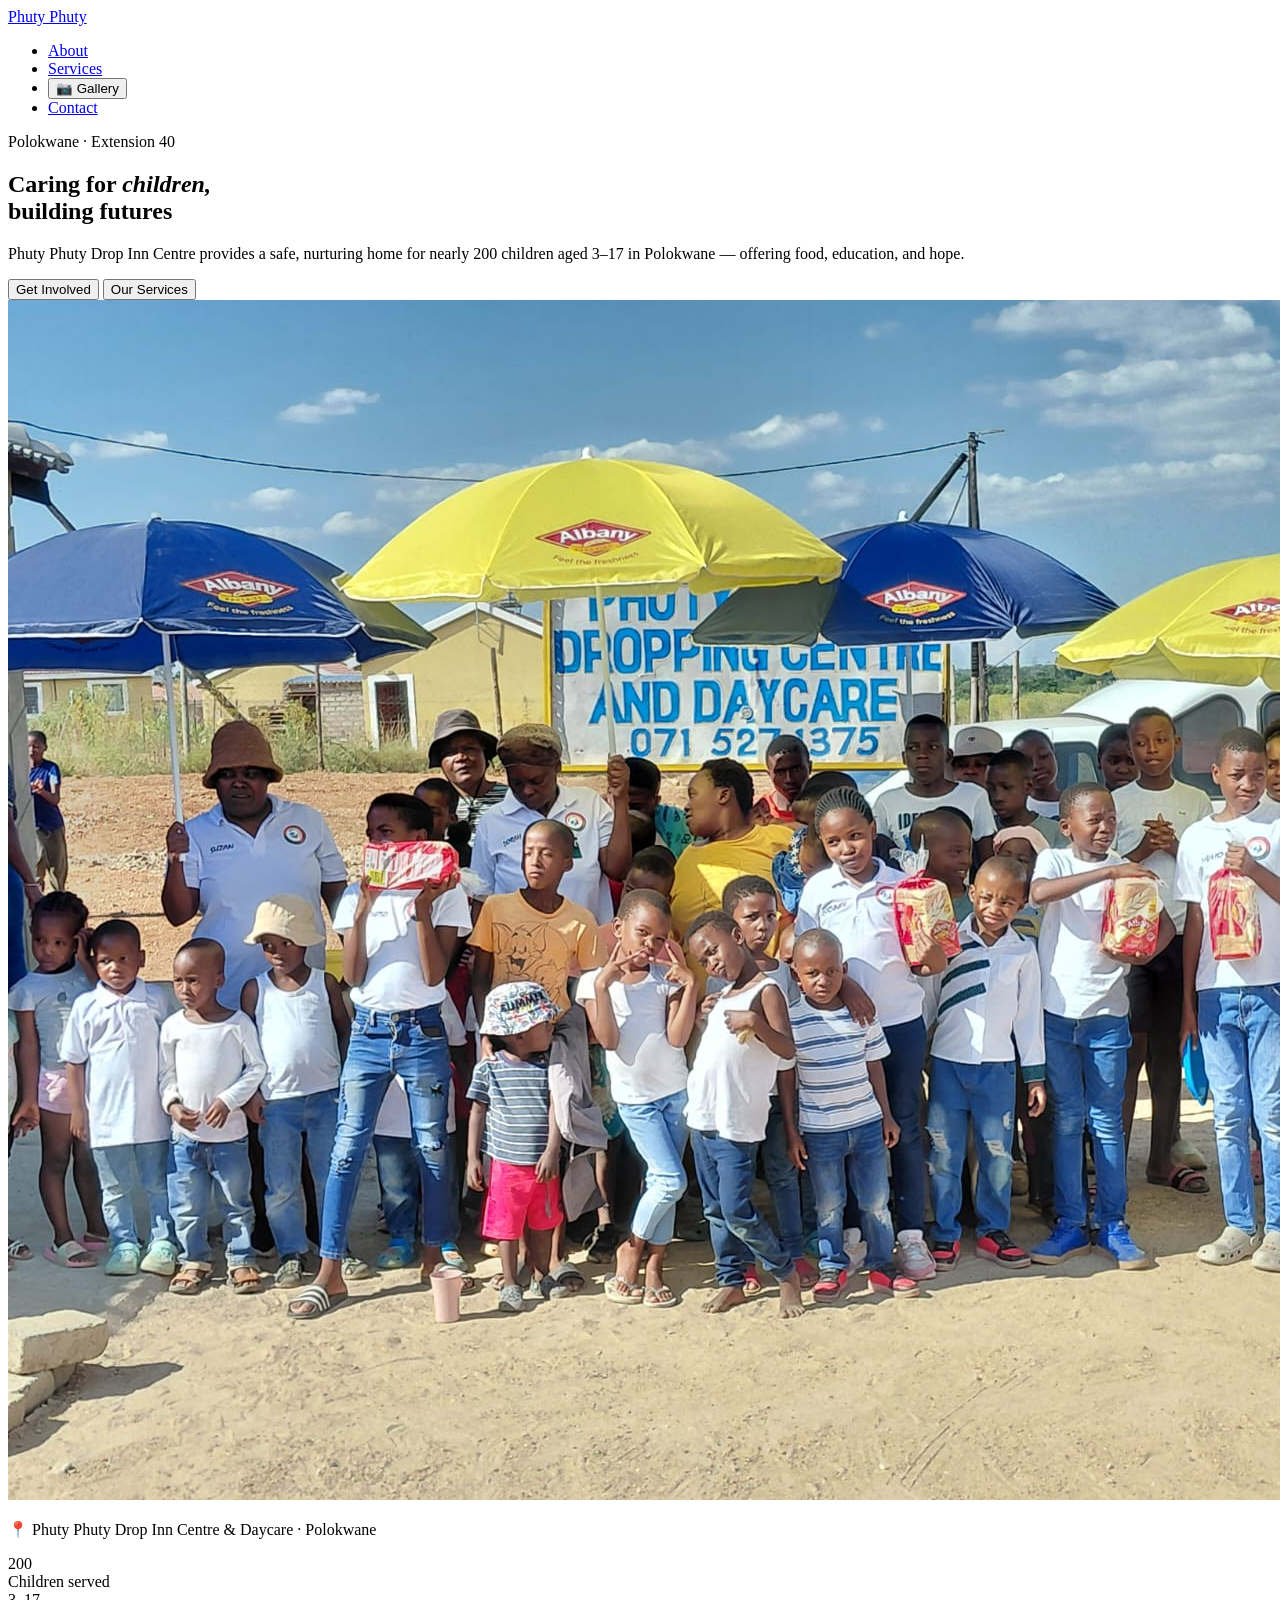
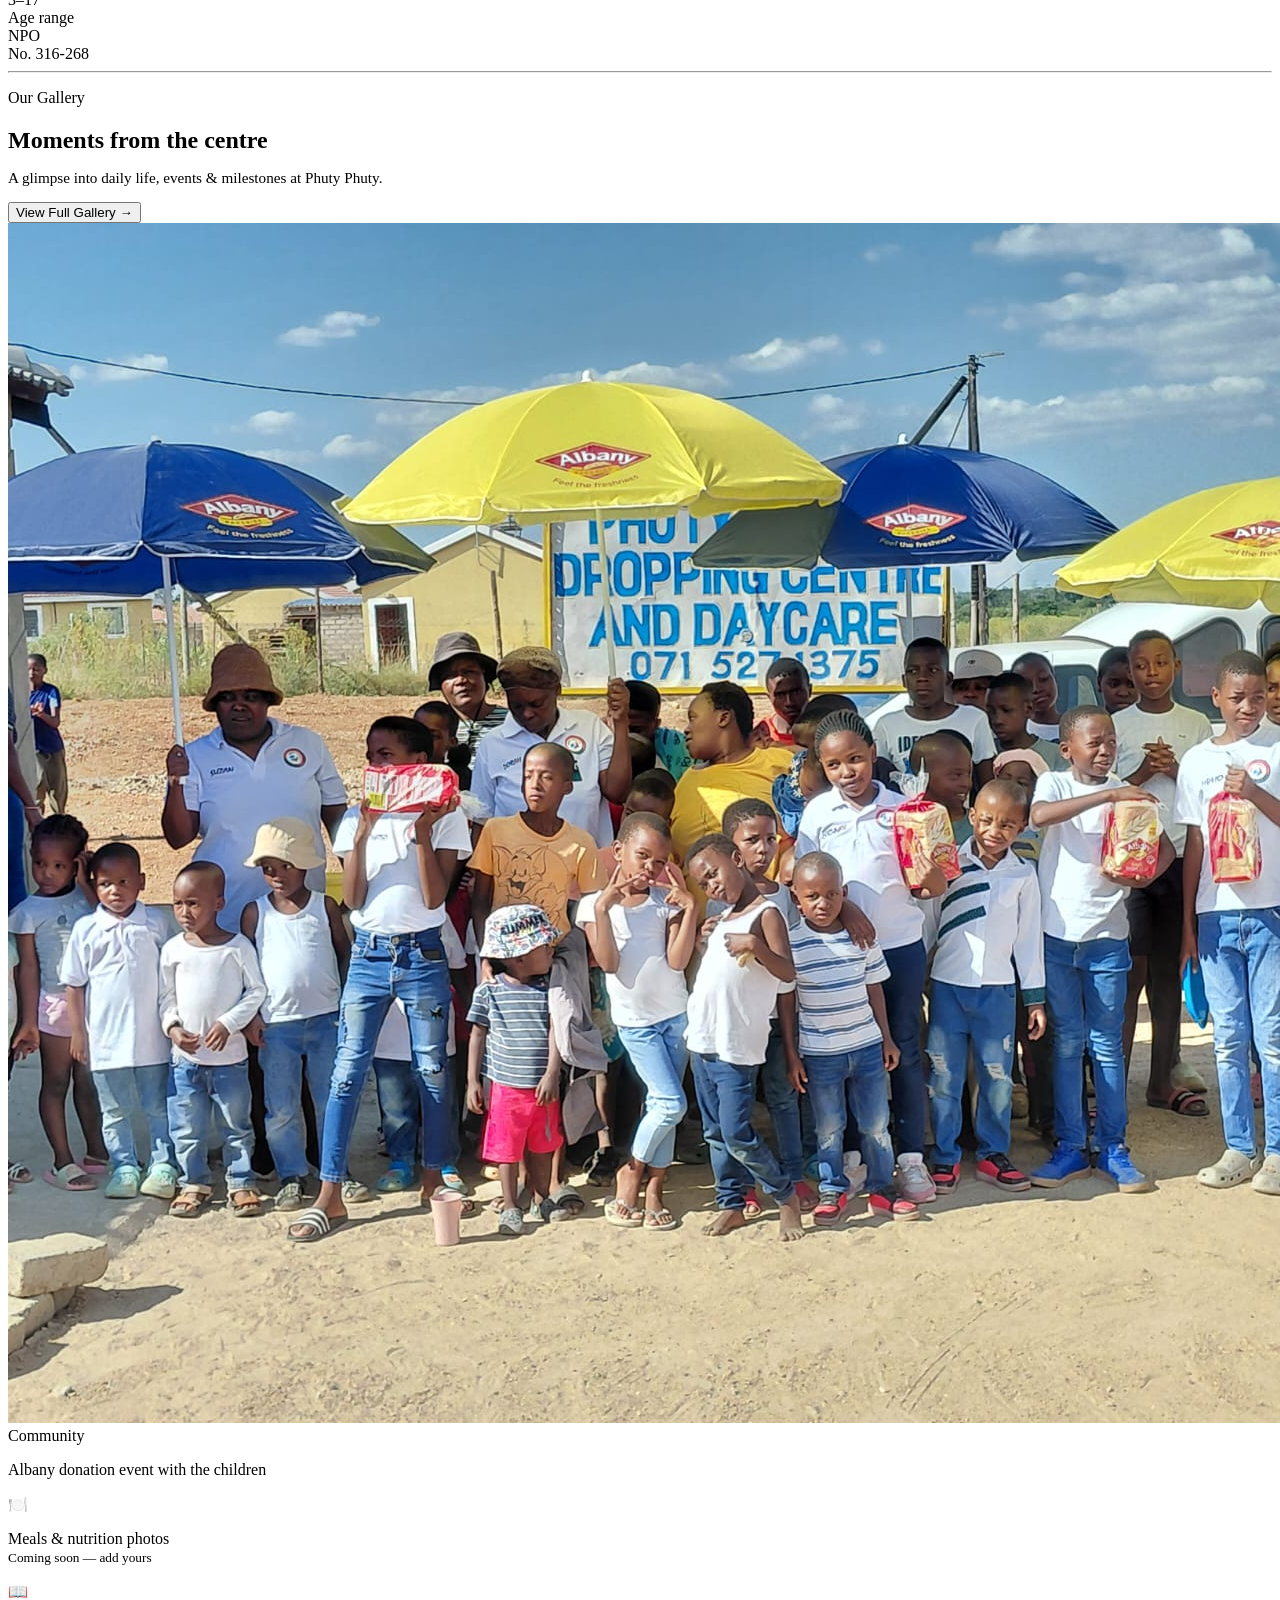
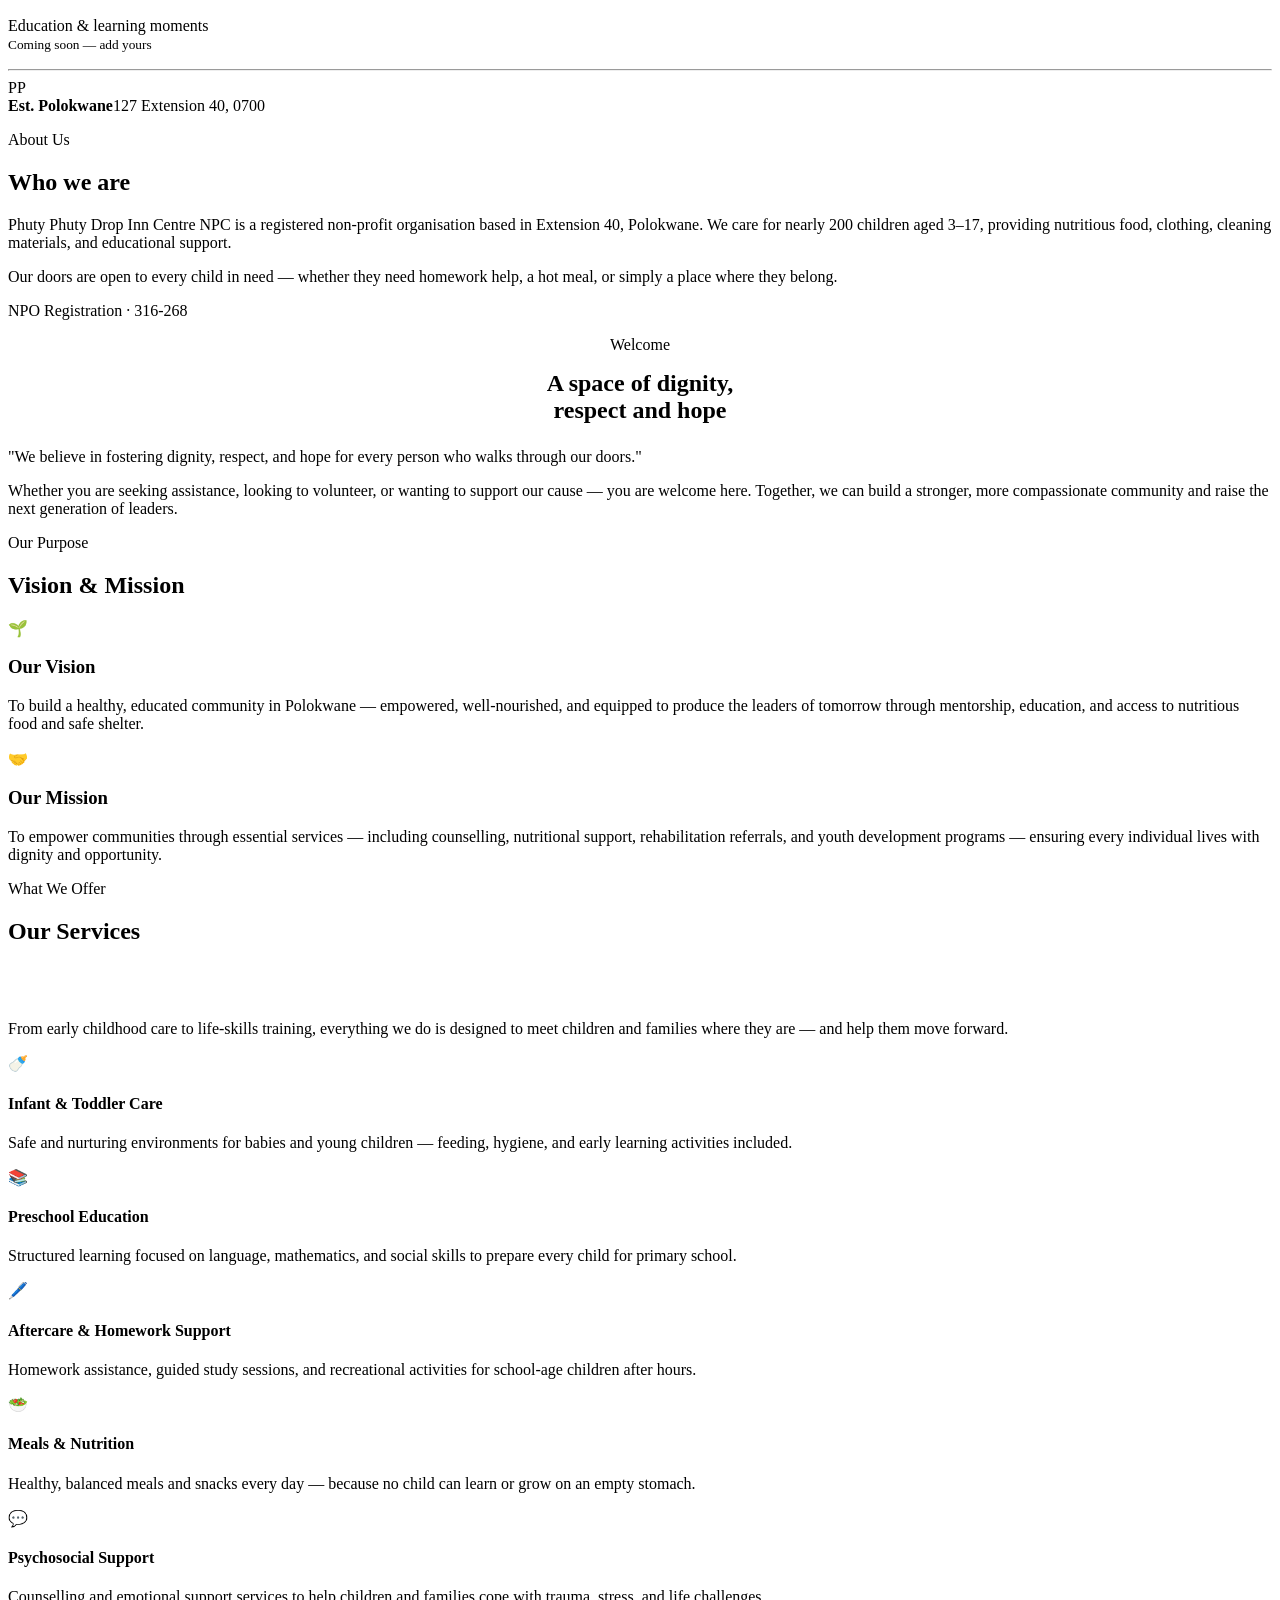
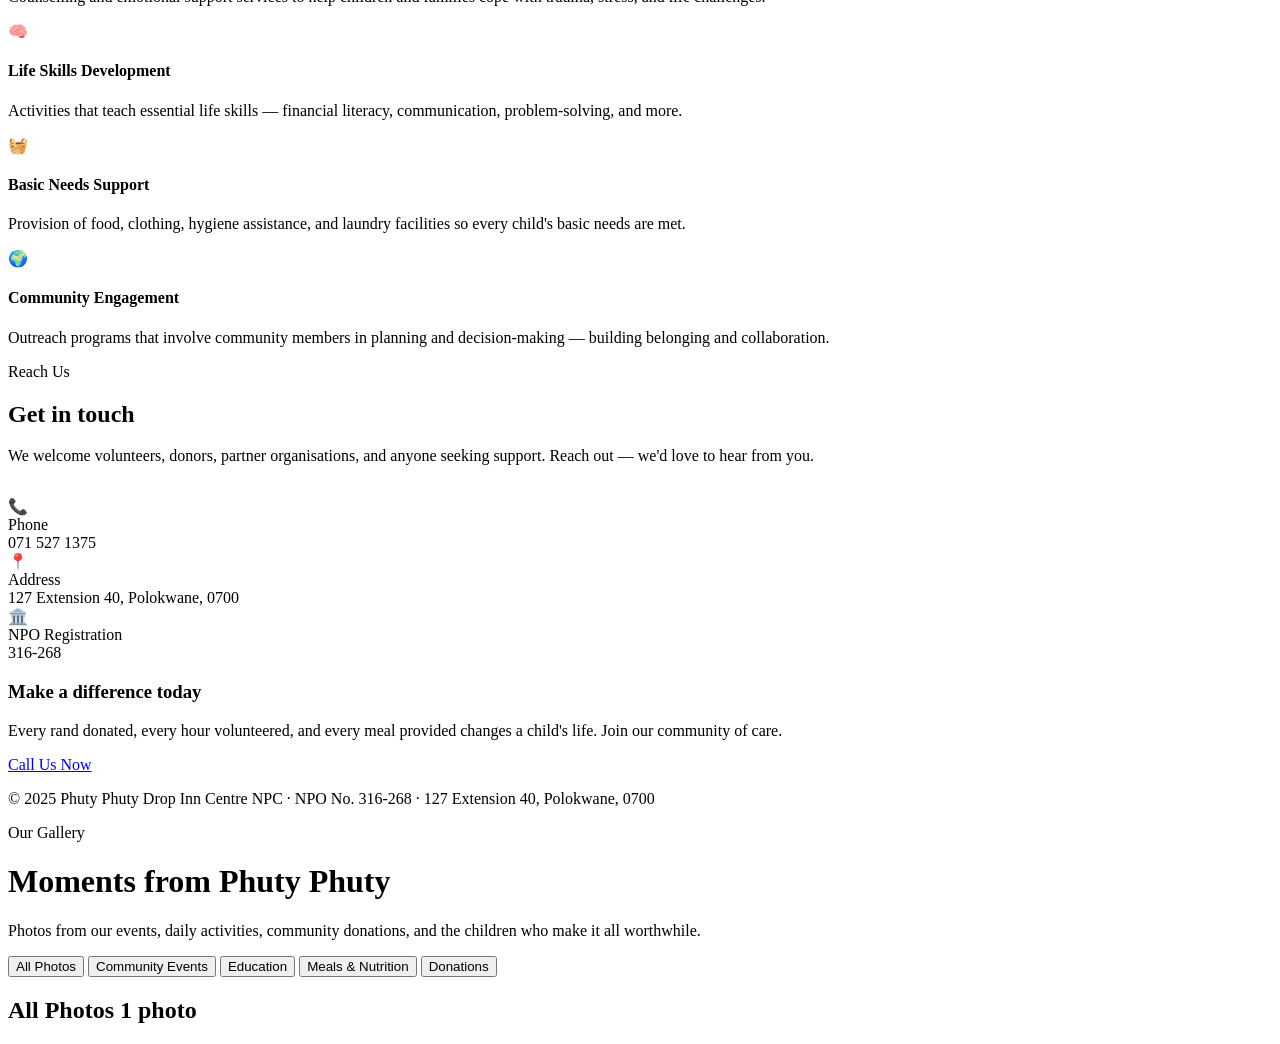
==== index.html @ bb990563 "updated layout" ====
<!DOCTYPE html>
<html lang="en">
<head>
<meta charset="UTF-8">
<meta name="viewport" content="width=device-width, initial-scale=1.0">
<title>Phuty Phuty Drop Inn Centre – Polokwane</title>
<link rel="preconnect" href="https://fonts.googleapis.com">
<link href="https://fonts.googleapis.com/css2?family=DM+Serif+Display&family=Inter:wght@400;500;600&display=swap" rel="stylesheet">
<link rel="stylesheet" href="style.css">
</head>
<body>

<!-- NAV -->
<nav>
  <a href="#" class="nav-logo" onclick="showPage('home');return false;">Phuty Phuty</a>
  <ul class="nav-links">
    <li><a href="#about" onclick="showPage('home');setTimeout(()=>document.getElementById('about').scrollIntoView({behavior:'smooth'}),50);return false;">About</a></li>
    <li><a href="#services" onclick="showPage('home');setTimeout(()=>document.getElementById('services').scrollIntoView({behavior:'smooth'}),50);return false;">Services</a></li>
    <li><button class="nav-active" id="nav-gallery-btn" onclick="showPage('gallery')">📷 Gallery</button></li>
    <li><a href="#contact" onclick="showPage('home');setTimeout(()=>document.getElementById('contact').scrollIntoView({behavior:'smooth'}),50);return false;">Contact</a></li>
  </ul>
</nav>

<!-- ══════════════ HOME PAGE ══════════════ -->
<div id="home-page" class="page active">

  <!-- HERO -->
  <section id="hero">
    <div style="position:relative;z-index:1;">
      <span class="hero-eyebrow">Polokwane · Extension 40</span>
      <h1 class="hero-title">Caring for <em>children,</em><br>building futures</h1>
      <p class="hero-sub">Phuty Phuty Drop Inn Centre provides a safe, nurturing home for nearly 200 children aged 3–17 in Polokwane — offering food, education, and hope.</p>
      <button class="btn-primary" onclick="document.getElementById('contact').scrollIntoView({behavior:'smooth'})">Get Involved</button>
      <button class="btn-ghost" onclick="document.getElementById('services').scrollIntoView({behavior:'smooth'})">Our Services</button>
    </div>
    <div class="hero-right">
      <div class="hero-photo">
        <img src="[data-uri]" alt="Children and staff at Phuty Phuty Drop Inn Centre">
        <div class="hero-photo-overlay">
          <p class="hero-photo-caption">📍 Phuty Phuty Drop Inn Centre &amp; Daycare · Polokwane</p>
        </div>
      </div>
      <div class="stat-row">
        <div class="stat-card"><div class="stat-num">200</div><div class="stat-label">Children served</div></div>
        <div class="stat-card"><div class="stat-num">3–17</div><div class="stat-label">Age range</div></div>
        <div class="stat-card"><div class="stat-num">NPO</div><div class="stat-label">No. 316-268</div></div>
      </div>
    </div>
  </section>

  <hr class="divider">

  <!-- GALLERY PREVIEW CARDS -->
  <div id="gallery-preview">
    <div class="gallery-preview-header">
      <div>
        <p class="section-label">Our Gallery</p>
        <h2 class="section-title" style="margin-bottom:0.3rem;">Moments from the centre</h2>
        <p style="color:var(--muted);font-size:0.95rem;">A glimpse into daily life, events &amp; milestones at Phuty Phuty.</p>
      </div>
      <button class="btn-teal" onclick="showPage('gallery')">View Full Gallery →</button>
    </div>
    <div class="gallery-cards">
      <!-- Card 1: real photo -->
      <div class="gallery-card" onclick="showPage('gallery')">
        <img src="[data-uri]" alt="Community gathering">
        <div class="gallery-card-overlay">
          <span class="gallery-card-tag">Community</span>
          <p class="gallery-card-title">Albany donation event with the children</p>
        </div>
      </div>
      <!-- Card 2: placeholder -->
      <div class="gallery-card-placeholder" onclick="showPage('gallery')">
        <span>🍽️</span>
        <p>Meals &amp; nutrition photos<br><small style="color:var(--teal)">Coming soon — add yours</small></p>
      </div>
      <!-- Card 3: placeholder -->
      <div class="gallery-card-placeholder" onclick="showPage('gallery')">
        <span>📖</span>
        <p>Education &amp; learning moments<br><small style="color:var(--teal)">Coming soon — add yours</small></p>
      </div>
    </div>
  </div>

  <hr class="divider">

  <!-- ABOUT -->
  <section id="about">
    <div class="about-visual">
      <div class="about-emblem">PP</div>
      <div class="about-badge"><strong>Est. Polokwane</strong>127 Extension 40, 0700</div>
    </div>
    <div>
      <p class="section-label">About Us</p>
      <h2 class="section-title">Who we are</h2>
      <p class="section-body">Phuty Phuty Drop Inn Centre NPC is a registered non-profit organisation based in Extension 40, Polokwane. We care for nearly 200 children aged 3–17, providing nutritious food, clothing, cleaning materials, and educational support.</p>
      <p class="section-body" style="margin-top:1rem;">Our doors are open to every child in need — whether they need homework help, a hot meal, or simply a place where they belong.</p>
      <span class="npo-tag">NPO Registration · 316-268</span>
    </div>
  </section>

  <!-- WELCOME -->
  <section id="welcome">
    <p class="section-label" style="display:block;text-align:center;">Welcome</p>
    <h2 class="section-title" style="max-width:600px;margin:0 auto 1.5rem;text-align:center;">A space of dignity,<br>respect and hope</h2>
    <p class="welcome-quote">"We believe in fostering dignity, respect, and hope for every person who walks through our doors."</p>
    <p class="welcome-body">Whether you are seeking assistance, looking to volunteer, or wanting to support our cause — you are welcome here. Together, we can build a stronger, more compassionate community and raise the next generation of leaders.</p>
  </section>

  <!-- VISION & MISSION -->
  <section id="vision">
    <p class="section-label">Our Purpose</p>
    <h2 class="section-title">Vision &amp; Mission</h2>
    <div class="vm-grid">
      <div class="vm-card">
        <div class="vm-icon v">🌱</div>
        <h3>Our Vision</h3>
        <p>To build a healthy, educated community in Polokwane — empowered, well-nourished, and equipped to produce the leaders of tomorrow through mentorship, education, and access to nutritious food and safe shelter.</p>
      </div>
      <div class="vm-card">
        <div class="vm-icon m">🤝</div>
        <h3>Our Mission</h3>
        <p>To empower communities through essential services — including counselling, nutritional support, rehabilitation referrals, and youth development programs — ensuring every individual lives with dignity and opportunity.</p>
      </div>
    </div>
  </section>

  <!-- SERVICES -->
  <section id="services">
    <div class="services-intro">
      <div>
        <p class="section-label">What We Offer</p>
        <h2 class="section-title">Our Services</h2>
      </div>
      <p class="section-body" style="padding-top:3.5rem;">From early childhood care to life-skills training, everything we do is designed to meet children and families where they are — and help them move forward.</p>
    </div>
    <div class="services-grid">
      <div class="service-card"><div class="service-icon">🍼</div><h4>Infant &amp; Toddler Care</h4><p>Safe and nurturing environments for babies and young children — feeding, hygiene, and early learning activities included.</p></div>
      <div class="service-card"><div class="service-icon">📚</div><h4>Preschool Education</h4><p>Structured learning focused on language, mathematics, and social skills to prepare every child for primary school.</p></div>
      <div class="service-card"><div class="service-icon">🖊️</div><h4>Aftercare &amp; Homework Support</h4><p>Homework assistance, guided study sessions, and recreational activities for school-age children after hours.</p></div>
      <div class="service-card"><div class="service-icon">🥗</div><h4>Meals &amp; Nutrition</h4><p>Healthy, balanced meals and snacks every day — because no child can learn or grow on an empty stomach.</p></div>
      <div class="service-card"><div class="service-icon">💬</div><h4>Psychosocial Support</h4><p>Counselling and emotional support services to help children and families cope with trauma, stress, and life challenges.</p></div>
      <div class="service-card"><div class="service-icon">🧠</div><h4>Life Skills Development</h4><p>Activities that teach essential life skills — financial literacy, communication, problem-solving, and more.</p></div>
      <div class="service-card"><div class="service-icon">🧺</div><h4>Basic Needs Support</h4><p>Provision of food, clothing, hygiene assistance, and laundry facilities so every child's basic needs are met.</p></div>
      <div class="service-card"><div class="service-icon">🌍</div><h4>Community Engagement</h4><p>Outreach programs that involve community members in planning and decision-making — building belonging and collaboration.</p></div>
    </div>
  </section>

  <!-- CONTACT -->
  <section id="contact">
    <div>
      <p class="section-label">Reach Us</p>
      <h2 class="section-title">Get in touch</h2>
      <p class="section-body">We welcome volunteers, donors, partner organisations, and anyone seeking support. Reach out — we'd love to hear from you.</p>
      <div class="contact-info" style="margin-top:2rem;">
        <div class="contact-item"><div class="ci-icon">📞</div><div><div class="ci-label">Phone</div><div class="ci-value">071 527 1375</div></div></div>
        <div class="contact-item"><div class="ci-icon">📍</div><div><div class="ci-label">Address</div><div class="ci-value">127 Extension 40, Polokwane, 0700</div></div></div>
        <div class="contact-item"><div class="ci-icon">🏛️</div><div><div class="ci-label">NPO Registration</div><div class="ci-value">316-268</div></div></div>
      </div>
    </div>
    <div class="contact-cta">
      <h3>Make a difference today</h3>
      <p>Every rand donated, every hour volunteered, and every meal provided changes a child's life. Join our community of care.</p>
      <a href="tel:0715271375" class="btn-white">Call Us Now</a>
    </div>
  </section>

  <footer>
    <p>&copy; 2025 <span>Phuty Phuty Drop Inn Centre</span> NPC · NPO No. 316-268 · 127 Extension 40, Polokwane, 0700</p>
  </footer>

</div><!-- end home-page -->


<!-- ══════════════ GALLERY PAGE ══════════════ -->
<div id="gallery-page" class="page">

  <div class="gallery-hero">
    <div class="gallery-hero-inner">
      <span class="hero-eyebrow">Our Gallery</span>
      <h1>Moments from Phuty Phuty</h1>
      <p>Photos from our events, daily activities, community donations, and the children who make it all worthwhile.</p>
    </div>
  </div>

  <div class="gallery-filter">
    <button class="filter-btn active" onclick="filterGallery('all',this)">All Photos</button>
    <button class="filter-btn" onclick="filterGallery('community',this)">Community Events</button>
    <button class="filter-btn" onclick="filterGallery('education',this)">Education</button>
    <button class="filter-btn" onclick="filterGallery('meals',this)">Meals &amp; Nutrition</button>
    <button class="filter-btn" onclick="filterGallery('donations',this)">Donations</button>
  </div>

  <div class="gallery-grid-section">
    <h2>All Photos <span id="photo-count">1 photo</span></h2>
    <div class="gallery-main-grid" id="gallery-grid">

      <!-- Featured real photo -->
      <div class="gallery-item featured" data-cat="community donations" onclick="openLightbox(this)">
        <img src="[data-uri]
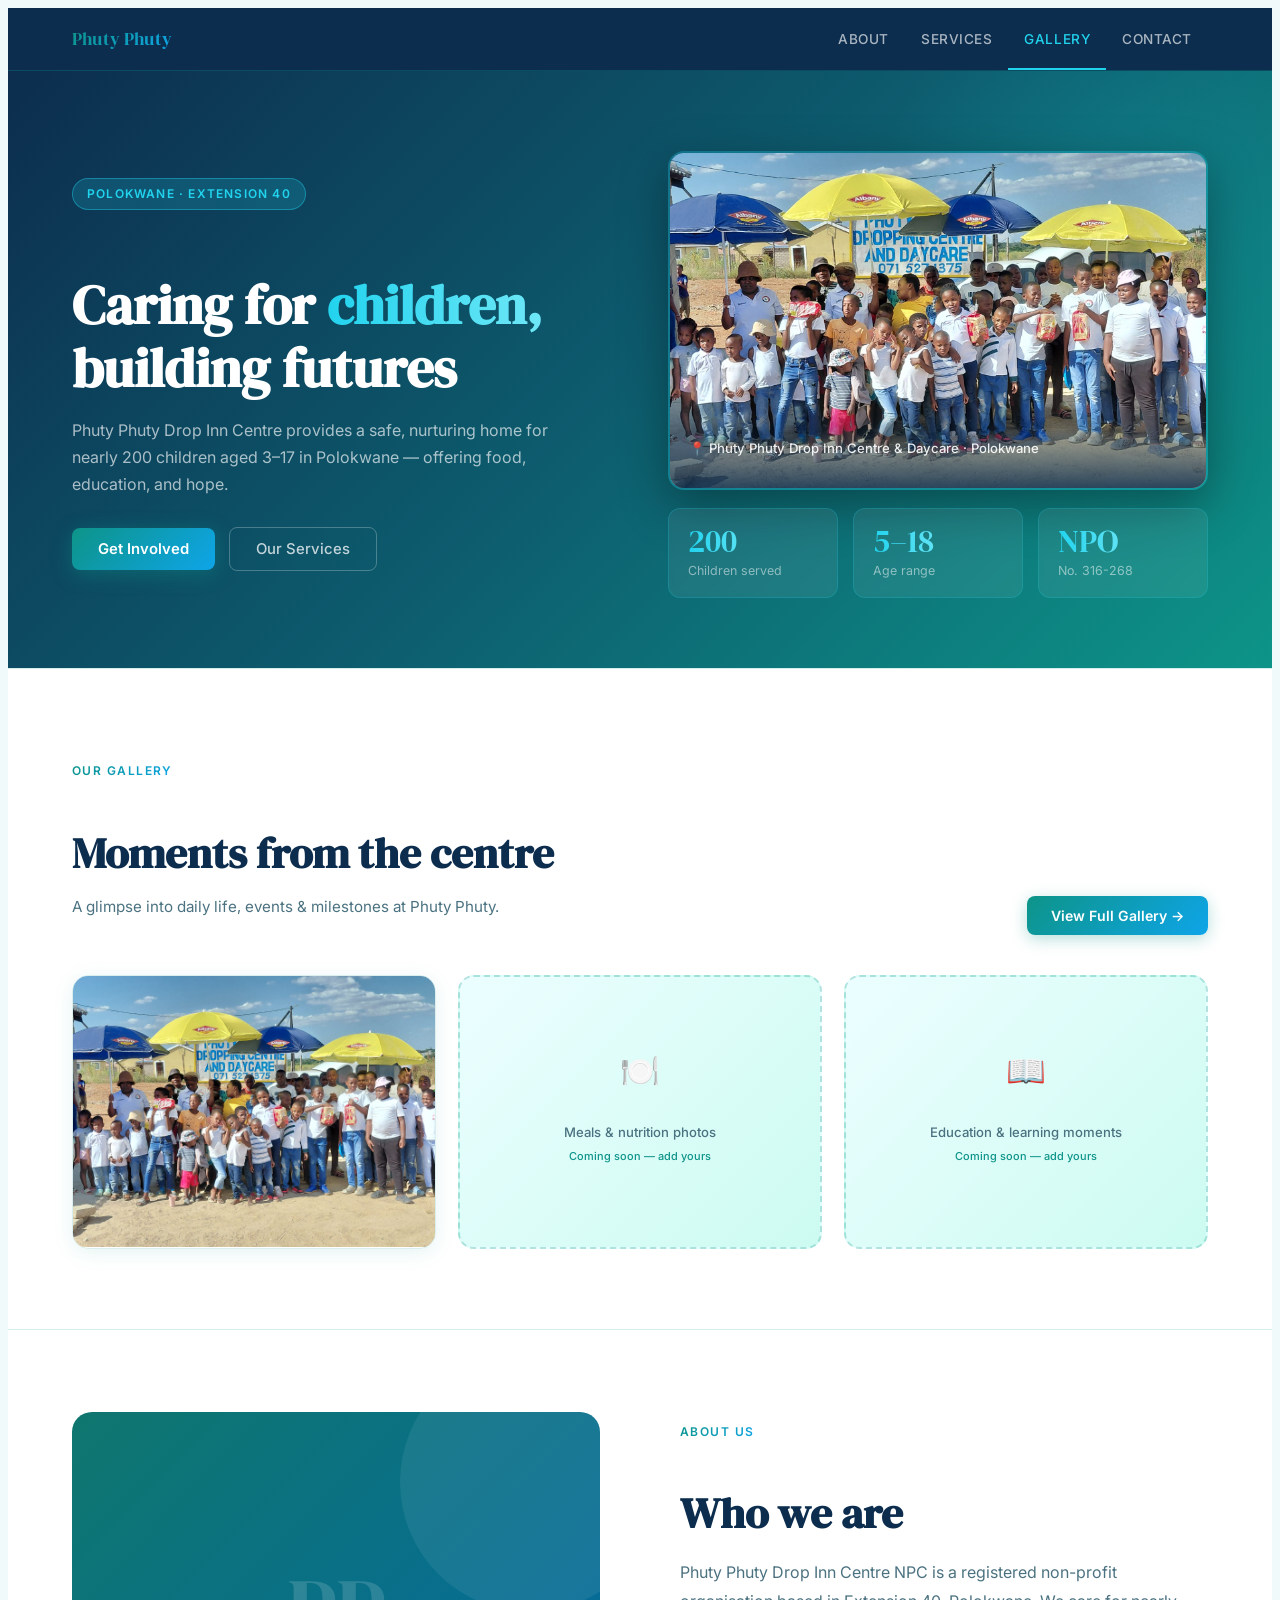
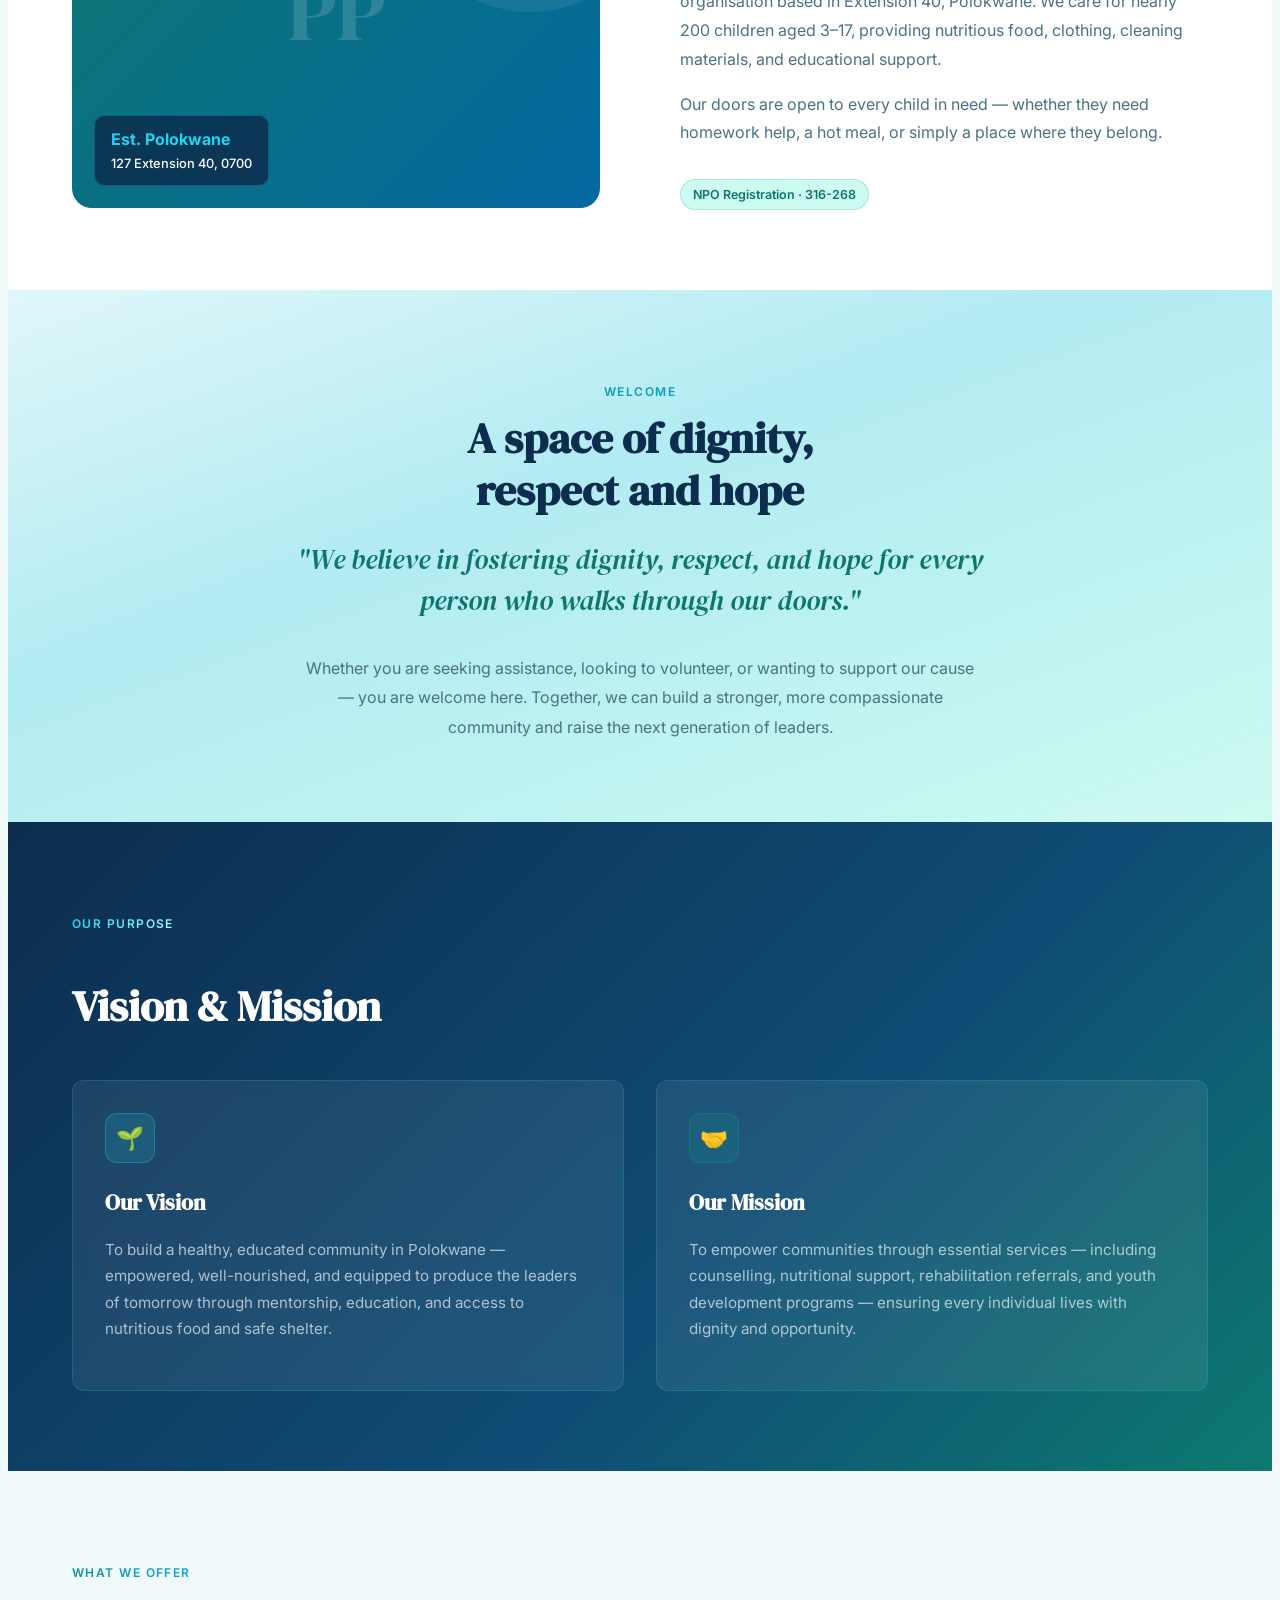
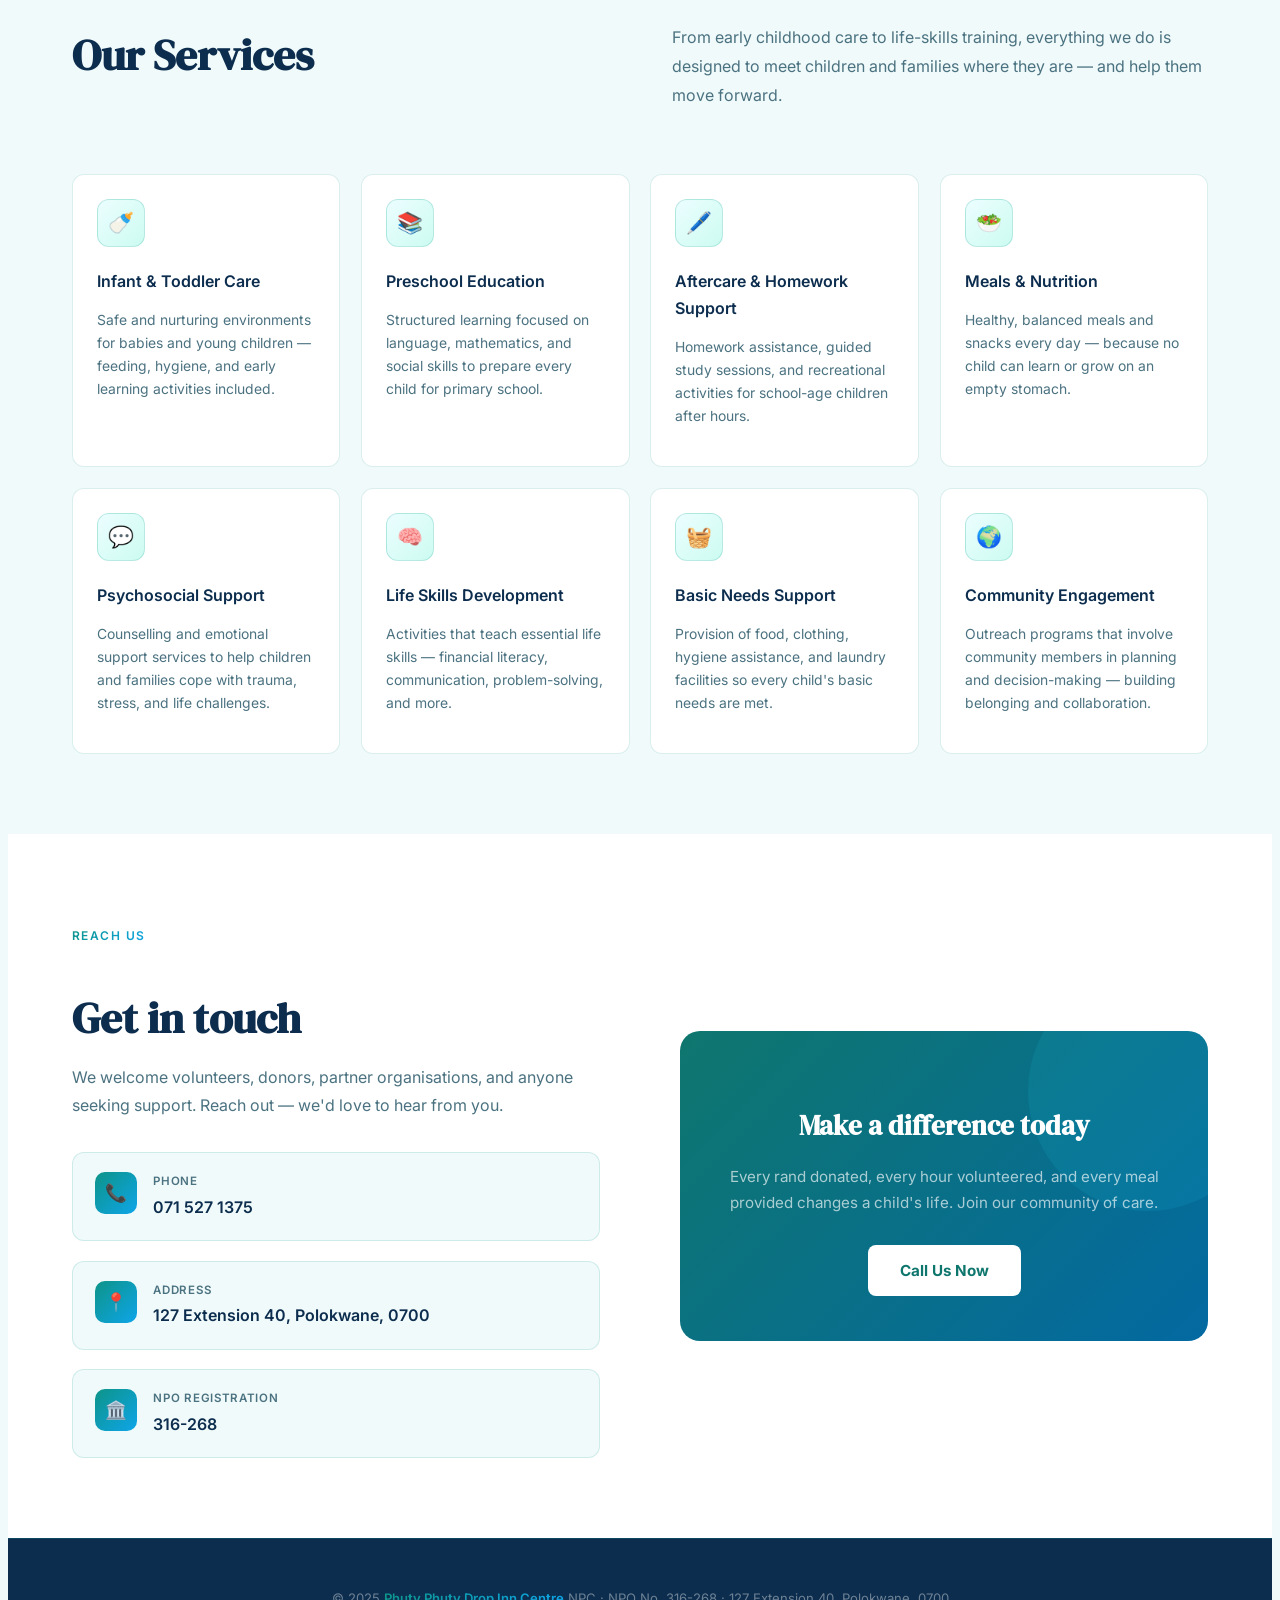
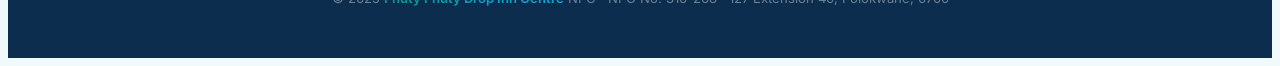
==== commit a02102f9: "changed age" ====
--- a/index.html
+++ b/index.html
@@ -6,7 +6,7 @@
 <title>Phuty Phuty Drop Inn Centre – Polokwane</title>
 <link rel="preconnect" href="https://fonts.googleapis.com">
 <link href="https://fonts.googleapis.com/css2?family=DM+Serif+Display&family=Inter:wght@400;500;600&display=swap" rel="stylesheet">
-<link rel="stylesheet" href="style.css">
+<link rel="stylesheet" href="styles.css">
 </head>
 <body>
 
@@ -16,7 +16,7 @@
   <ul class="nav-links">
     <li><a href="#about" onclick="showPage('home');setTimeout(()=>document.getElementById('about').scrollIntoView({behavior:'smooth'}),50);return false;">About</a></li>
     <li><a href="#services" onclick="showPage('home');setTimeout(()=>document.getElementById('services').scrollIntoView({behavior:'smooth'}),50);return false;">Services</a></li>
-    <li><button class="nav-active" id="nav-gallery-btn" onclick="showPage('gallery')">📷 Gallery</button></li>
+    <li><button class="nav-active" id="nav-gallery-btn" onclick="showPage('gallery')">Gallery</button></li>
     <li><a href="#contact" onclick="showPage('home');setTimeout(()=>document.getElementById('contact').scrollIntoView({behavior:'smooth'}),50);return false;">Contact</a></li>
   </ul>
 </nav>
@@ -42,7 +42,7 @@
       </div>
       <div class="stat-row">
         <div class="stat-card"><div class="stat-num">200</div><div class="stat-label">Children served</div></div>
-        <div class="stat-card"><div class="stat-num">3–17</div><div class="stat-label">Age range</div></div>
+        <div class="stat-card"><div class="stat-num">5–18</div><div class="stat-label">Age range</div></div>
         <div class="stat-card"><div class="stat-num">NPO</div><div class="stat-label">No. 316-268</div></div>
       </div>
     </div>
--- a/styles.css
+++ b/styles.css
@@ -0,0 +1,377 @@
+<style>
+  *, *::before, *::after { box-sizing: border-box; margin: 0; padding: 0; }
+  :root {
+    --teal:      #0D9488;
+    --teal-lt:   #CCFBF1;
+    --teal-dk:   #0F766E;
+    --blue:      #0EA5E9;
+    --blue-dk:   #0369A1;
+    --blue-deep: #0C2D4E;
+    --cyan:      #22D3EE;
+    --cyan-lt:   #ECFEFF;
+    --white:     #FFFFFF;
+    --offwhite:  #F0FAFA;
+    --muted:     #4B7280;
+    --border:    rgba(13,148,136,0.15);
+    --r:         12px;
+    --font-display: 'DM Serif Display', Georgia, serif;
+    --font-body:    'Inter', sans-serif;
+    --g-hero:    linear-gradient(135deg, #0C2D4E 0%, #0D5C6E 50%, #0D9488 100%);
+    --g-teal:    linear-gradient(135deg, #0D9488 0%, #0EA5E9 100%);
+    --g-card:    linear-gradient(135deg, #0F766E 0%, #0369A1 100%);
+    --g-light:   linear-gradient(135deg, #ECFEFF 0%, #CCFBF1 100%);
+    --g-welcome: linear-gradient(160deg, #E0F7FA 0%, #B2EBF2 40%, #CCFBF1 100%);
+    --g-vision:  linear-gradient(135deg, #0C2D4E 0%, #0F4C75 60%, #0D7A70 100%);
+    --g-btn:     linear-gradient(135deg, #0D9488, #0EA5E9);
+  }
+  html { scroll-behavior: smooth; }
+  body { font-family: var(--font-body); background: var(--offwhite); color: var(--blue-deep); font-size: 16px; line-height: 1.7; }
+
+  /* PAGE SWITCHER */
+  .page { display: none; }
+  .page.active { display: block; }
+
+  /* NAV */
+  nav {
+    position: sticky; top: 0; z-index: 100;
+    background: var(--blue-deep);
+    display: flex; align-items: center; justify-content: space-between;
+    padding: 0 5vw; height: 62px;
+    border-bottom: 1px solid rgba(13,148,136,0.3);
+  }
+  .nav-logo {
+    font-family: var(--font-display); font-size: 1.15rem;
+    text-decoration: none; letter-spacing: 0.01em;
+    background: var(--g-teal); -webkit-background-clip: text;
+    -webkit-text-fill-color: transparent; background-clip: text;
+  }
+  .nav-links { display: flex; gap: 0; list-style: none; }
+  .nav-links li a, .nav-links li button {
+    display: block;
+    color: rgba(255,255,255,0.65);
+    text-decoration: none; background: none; border: none; cursor: pointer;
+    font-family: var(--font-body);
+    font-size: 0.85rem; font-weight: 500;
+    letter-spacing: 0.04em; text-transform: uppercase;
+    padding: 0 1rem; height: 62px; line-height: 62px;
+    transition: color 0.2s, background 0.2s;
+  }
+  .nav-links li a:hover, .nav-links li button:hover { color: var(--cyan); }
+  .nav-links li button.nav-active {
+    color: var(--cyan);
+    border-bottom: 2px solid var(--cyan);
+  }
+
+  /* HERO */
+  #hero {
+    background: var(--g-hero); color: #fff;
+    padding: 80px 5vw 70px;
+    display: grid; grid-template-columns: 1fr 1fr;
+    gap: 3.5rem; align-items: center;
+    position: relative; overflow: hidden;
+  }
+  #hero::before {
+    content:''; position:absolute; top:-120px; right:-120px;
+    width:520px; height:520px; border-radius:50%;
+    background:radial-gradient(circle,rgba(34,211,238,0.12) 0%,transparent 70%);
+    pointer-events:none;
+  }
+  .hero-eyebrow {
+    display:inline-block; background:rgba(34,211,238,0.18);
+    border:1px solid rgba(34,211,238,0.4); color:var(--cyan);
+    font-size:0.75rem; font-weight:600; letter-spacing:0.1em;
+    text-transform:uppercase; padding:5px 14px; border-radius:100px; margin-bottom:1.2rem;
+  }
+  .hero-title { font-family:var(--font-display); font-size:clamp(2.2rem,4.5vw,3.4rem); line-height:1.15; color:#fff; margin-bottom:1.1rem; }
+  .hero-title em {
+    font-style:normal;
+    background:linear-gradient(90deg,var(--cyan),#6EE7F7);
+    -webkit-background-clip:text; -webkit-text-fill-color:transparent; background-clip:text;
+  }
+  .hero-sub { font-size:1rem; color:rgba(255,255,255,0.65); max-width:480px; margin-bottom:1.8rem; }
+  .btn-primary {
+    display:inline-block; background:var(--g-btn); color:#fff;
+    padding:12px 26px; border-radius:8px; text-decoration:none;
+    font-weight:600; font-size:0.93rem;
+    box-shadow:0 4px 20px rgba(13,148,136,0.4);
+    transition:opacity 0.2s,transform 0.1s; cursor:pointer; border:none; font-family:var(--font-body);
+  }
+  .btn-primary:hover { opacity:0.88; transform:translateY(-1px); }
+  .btn-ghost {
+    display:inline-block; color:rgba(255,255,255,0.75);
+    padding:12px 26px; border:1px solid rgba(255,255,255,0.25);
+    border-radius:8px; text-decoration:none; font-weight:500;
+    font-size:0.93rem; margin-left:10px; cursor:pointer;
+    background:none; font-family:var(--font-body);
+    transition:border-color 0.2s,color 0.2s;
+  }
+  .btn-ghost:hover { border-color:var(--cyan); color:var(--cyan); }
+
+  /* HERO RIGHT - photo + stats */
+  .hero-right { display:flex; flex-direction:column; gap:1.1rem; position:relative; z-index:1; }
+  .hero-photo {
+    border-radius:16px; overflow:hidden;
+    border:2px solid rgba(34,211,238,0.25);
+    box-shadow:0 16px 48px rgba(0,0,0,0.35);
+    aspect-ratio:16/10; position:relative;
+  }
+  .hero-photo img { width:100%; height:100%; object-fit:cover; display:block; }
+  .hero-photo-overlay {
+    position:absolute; bottom:0; left:0; right:0;
+    background:linear-gradient(to top,rgba(12,45,78,0.85) 0%,transparent 100%);
+    padding:1rem 1.2rem;
+  }
+  .hero-photo-caption { color:rgba(255,255,255,0.9); font-size:0.82rem; font-weight:500; }
+  .stat-row { display:grid; grid-template-columns:1fr 1fr 1fr; gap:0.9rem; }
+  .stat-card {
+    background:rgba(255,255,255,0.07); border:1px solid rgba(34,211,238,0.2);
+    border-radius:var(--r); padding:1rem 1.2rem; backdrop-filter:blur(4px);
+  }
+  .stat-num {
+    font-family:var(--font-display); font-size:2rem; line-height:1;
+    background:linear-gradient(90deg,var(--cyan),#a5f3fc);
+    -webkit-background-clip:text; -webkit-text-fill-color:transparent; background-clip:text;
+  }
+  .stat-label { font-size:0.78rem; color:rgba(255,255,255,0.5); margin-top:3px; }
+
+  /* GALLERY PREVIEW CARDS on landing */
+  #gallery-preview {
+    background:var(--white); padding:80px 5vw;
+  }
+  .gallery-preview-header {
+    display:flex; align-items:flex-end; justify-content:space-between;
+    margin-bottom:2.5rem; flex-wrap:wrap; gap:1rem;
+  }
+  .gallery-cards {
+    display:grid; grid-template-columns:repeat(3,1fr); gap:1.4rem;
+  }
+  .gallery-card {
+    border-radius:16px; overflow:hidden; position:relative;
+    cursor:pointer; group:true;
+    box-shadow:0 4px 20px rgba(13,148,136,0.1);
+    border:1px solid var(--border);
+    transition:transform 0.25s,box-shadow 0.25s;
+  }
+  .gallery-card:hover { transform:translateY(-5px); box-shadow:0 16px 40px rgba(13,148,136,0.18); }
+  .gallery-card img { width:100%; aspect-ratio:4/3; object-fit:cover; display:block; transition:transform 0.4s; }
+  .gallery-card:hover img { transform:scale(1.05); }
+  .gallery-card-overlay {
+    position:absolute; inset:0;
+    background:linear-gradient(to top,rgba(12,45,78,0.88) 0%,rgba(12,45,78,0.1) 55%,transparent 100%);
+    display:flex; flex-direction:column; justify-content:flex-end;
+    padding:1.2rem; opacity:0; transition:opacity 0.3s;
+  }
+  .gallery-card:hover .gallery-card-overlay { opacity:1; }
+  .gallery-card-tag {
+    display:inline-block; background:rgba(34,211,238,0.25);
+    border:1px solid rgba(34,211,238,0.5); color:var(--cyan);
+    font-size:0.72rem; font-weight:600; letter-spacing:0.08em;
+    text-transform:uppercase; padding:3px 10px; border-radius:100px; margin-bottom:0.5rem; width:fit-content;
+  }
+  .gallery-card-title { color:#fff; font-weight:600; font-size:0.95rem; }
+  /* placeholder cards */
+  .gallery-card-placeholder {
+    background:var(--g-light);
+    border:2px dashed rgba(13,148,136,0.25);
+    border-radius:16px; aspect-ratio:4/3;
+    display:flex; flex-direction:column; align-items:center; justify-content:center;
+    gap:0.6rem; cursor:pointer; transition:border-color 0.2s,background 0.2s;
+  }
+  .gallery-card-placeholder:hover { border-color:var(--teal); background:rgba(13,148,136,0.06); }
+  .gallery-card-placeholder span { font-size:2rem; }
+  .gallery-card-placeholder p { font-size:0.82rem; color:var(--muted); font-weight:500; text-align:center; padding:0 1rem; }
+
+  /* SECTION SHELLS */
+  section { padding:80px 5vw; }
+  .section-label {
+    font-size:0.75rem; font-weight:600; letter-spacing:0.12em; text-transform:uppercase;
+    background:var(--g-teal); -webkit-background-clip:text;
+    -webkit-text-fill-color:transparent; background-clip:text;
+    margin-bottom:0.6rem; display:inline-block;
+  }
+  .section-title { font-family:var(--font-display); font-size:clamp(1.9rem,3.5vw,2.7rem); color:var(--blue-deep); line-height:1.2; margin-bottom:1.2rem; }
+  .section-body { font-size:1rem; color:var(--muted); max-width:640px; line-height:1.8; }
+  .btn-teal {
+    display:inline-block; background:var(--g-btn); color:#fff;
+    padding:11px 24px; border-radius:8px; text-decoration:none;
+    font-weight:600; font-size:0.88rem; cursor:pointer; border:none; font-family:var(--font-body);
+    box-shadow:0 4px 16px rgba(13,148,136,0.3); transition:opacity 0.2s;
+  }
+  .btn-teal:hover { opacity:0.85; }
+  .btn-outline {
+    display:inline-block; background:transparent;
+    border:1.5px solid var(--teal); color:var(--teal-dk);
+    padding:11px 24px; border-radius:8px; text-decoration:none;
+    font-weight:600; font-size:0.88rem; cursor:pointer; font-family:var(--font-body);
+    transition:background 0.2s,color 0.2s;
+  }
+  .btn-outline:hover { background:var(--teal); color:#fff; }
+
+  /* ABOUT */
+  #about { background:var(--white); display:grid; grid-template-columns:1fr 1fr; gap:5rem; align-items:center; }
+  .about-visual {
+    background:var(--g-card); border-radius:20px;
+    aspect-ratio:4/3; display:flex; align-items:center; justify-content:center;
+    position:relative; overflow:hidden;
+  }
+  .about-visual::before { content:''; position:absolute; top:-60px; right:-60px; width:260px; height:260px; border-radius:50%; background:rgba(255,255,255,0.07); }
+  .about-emblem { font-family:var(--font-display); font-size:5.5rem; color:rgba(255,255,255,0.15); user-select:none; position:relative; z-index:1; }
+  .about-badge {
+    position:absolute; bottom:1.4rem; left:1.4rem;
+    background:rgba(12,45,78,0.85); color:#fff;
+    padding:10px 16px; border-radius:10px; font-size:0.8rem; font-weight:500;
+    border:1px solid rgba(34,211,238,0.25); z-index:2;
+  }
+  .about-badge strong { color:var(--cyan); display:block; font-size:1rem; }
+  .npo-tag {
+    display:inline-block; background:var(--teal-lt); color:var(--teal-dk);
+    font-size:0.78rem; font-weight:600; padding:4px 12px;
+    border-radius:100px; margin-top:1rem; border:1px solid rgba(13,148,136,0.2);
+  }
+
+  /* WELCOME */
+  #welcome { background:var(--g-welcome); text-align:center; }
+  .welcome-quote { font-family:var(--font-display); font-size:clamp(1.2rem,2.5vw,1.7rem); color:var(--teal-dk); max-width:760px; margin:0 auto 2rem; line-height:1.5; font-style:italic; }
+  .welcome-body { max-width:680px; margin:0 auto; color:var(--muted); line-height:1.85; }
+
+  /* VISION */
+  #vision { background:var(--g-vision); color:#fff; }
+  #vision .section-title { color:#fff; }
+  #vision .section-label { background:linear-gradient(90deg,var(--cyan),#a5f3fc); -webkit-background-clip:text; -webkit-text-fill-color:transparent; background-clip:text; }
+  .vm-grid { display:grid; grid-template-columns:1fr 1fr; gap:2rem; margin-top:3rem; }
+  .vm-card { background:rgba(255,255,255,0.07); border:1px solid rgba(34,211,238,0.2); border-radius:var(--r); padding:2rem; backdrop-filter:blur(6px); position:relative; overflow:hidden; }
+  .vm-icon { width:48px; height:48px; border-radius:12px; display:flex; align-items:center; justify-content:center; margin-bottom:1.2rem; font-size:1.4rem; }
+  .vm-icon.v { background:rgba(34,211,238,0.15); border:1px solid rgba(34,211,238,0.3); }
+  .vm-icon.m { background:rgba(13,148,136,0.2); border:1px solid rgba(13,148,136,0.35); }
+  .vm-card h3 { font-family:var(--font-display); font-size:1.35rem; color:#fff; margin-bottom:0.8rem; }
+  .vm-card p { color:rgba(255,255,255,0.65); font-size:0.95rem; line-height:1.75; }
+
+  /* SERVICES */
+  #services { background:var(--offwhite); }
+  .services-intro { display:grid; grid-template-columns:1fr 1fr; gap:4rem; align-items:start; margin-bottom:3rem; }
+  .services-grid { display:grid; grid-template-columns:repeat(auto-fit,minmax(250px,1fr)); gap:1.3rem; }
+  .service-card {
+    background:var(--white); border:1px solid var(--border);
+    border-radius:var(--r); padding:1.5rem;
+    transition:transform 0.2s,box-shadow 0.2s,border-color 0.2s;
+    position:relative; overflow:hidden;
+  }
+  .service-card::after { content:''; position:absolute; bottom:0; left:0; right:0; height:3px; background:var(--g-teal); transform:scaleX(0); transition:transform 0.25s ease; transform-origin:left; }
+  .service-card:hover { transform:translateY(-4px); box-shadow:0 12px 32px rgba(13,148,136,0.12); border-color:rgba(13,148,136,0.3); }
+  .service-card:hover::after { transform:scaleX(1); }
+  .service-icon { width:46px; height:46px; border-radius:12px; background:var(--g-light); border:1px solid rgba(13,148,136,0.2); display:flex; align-items:center; justify-content:center; font-size:1.3rem; margin-bottom:1rem; }
+  .service-card h4 { font-size:1rem; font-weight:600; color:var(--blue-deep); margin-bottom:0.4rem; }
+  .service-card p { font-size:0.87rem; color:var(--muted); line-height:1.65; }
+
+  /* CONTACT */
+  #contact { background:var(--white); display:grid; grid-template-columns:1fr 1fr; gap:5rem; align-items:center; }
+  .contact-info { display:flex; flex-direction:column; gap:1.2rem; }
+  .contact-item { display:flex; align-items:flex-start; gap:1rem; padding:1.2rem 1.4rem; background:var(--offwhite); border-radius:var(--r); border:1px solid var(--border); transition:border-color 0.2s,box-shadow 0.2s; }
+  .contact-item:hover { border-color:rgba(13,148,136,0.35); box-shadow:0 4px 16px rgba(13,148,136,0.08); }
+  .ci-icon { width:42px; height:42px; border-radius:10px; background:var(--g-teal); display:flex; align-items:center; justify-content:center; font-size:1.1rem; flex-shrink:0; }
+  .ci-label { font-size:0.72rem; color:var(--muted); font-weight:600; letter-spacing:0.06em; text-transform:uppercase; }
+  .ci-value { font-size:1rem; font-weight:600; color:var(--blue-deep); margin-top:2px; }
+  .contact-cta { background:var(--g-card); border-radius:20px; padding:2.8rem; text-align:center; position:relative; overflow:hidden; }
+  .contact-cta::before { content:''; position:absolute; top:-60px; right:-60px; width:240px; height:240px; border-radius:50%; background:rgba(34,211,238,0.1); }
+  .contact-cta h3 { font-family:var(--font-display); font-size:1.7rem; color:#fff; margin-bottom:0.8rem; position:relative; }
+  .contact-cta p { color:rgba(255,255,255,0.65); font-size:0.95rem; margin-bottom:1.8rem; position:relative; }
+  .btn-white { display:inline-block; background:#fff; color:var(--teal-dk); padding:13px 32px; border-radius:8px; text-decoration:none; font-weight:700; font-size:0.95rem; transition:transform 0.15s,box-shadow 0.15s; position:relative; }
+  .btn-white:hover { transform:translateY(-2px); box-shadow:0 8px 24px rgba(0,0,0,0.15); }
+
+  /* ── GALLERY PAGE ── */
+  #gallery-page { display:none; }
+  #gallery-page.active { display:block; }
+  .gallery-hero {
+    background:var(--g-hero); color:#fff;
+    padding:60px 5vw 50px; position:relative; overflow:hidden;
+  }
+  .gallery-hero::before { content:''; position:absolute; top:-80px; right:-80px; width:400px; height:400px; border-radius:50%; background:radial-gradient(circle,rgba(34,211,238,0.1) 0%,transparent 70%); pointer-events:none; }
+  .gallery-hero-inner { max-width:700px; position:relative; z-index:1; }
+  .gallery-hero h1 { font-family:var(--font-display); font-size:clamp(2rem,4vw,3rem); color:#fff; margin-bottom:0.8rem; }
+  .gallery-hero p { color:rgba(255,255,255,0.65); font-size:1rem; max-width:560px; }
+  .gallery-filter {
+    background:var(--white); padding:1.2rem 5vw;
+    display:flex; gap:0.8rem; flex-wrap:wrap;
+    border-bottom:1px solid var(--border); position:sticky; top:62px; z-index:90;
+  }
+  .filter-btn {
+    padding:7px 18px; border-radius:100px; font-size:0.82rem; font-weight:600;
+    border:1.5px solid var(--border); background:transparent; color:var(--muted);
+    cursor:pointer; transition:all 0.2s; font-family:var(--font-body);
+  }
+  .filter-btn:hover { border-color:var(--teal); color:var(--teal-dk); }
+  .filter-btn.active { background:var(--g-teal); color:#fff; border-color:transparent; }
+  .gallery-grid-section { padding:60px 5vw; background:var(--offwhite); }
+  .gallery-grid-section h2 { font-family:var(--font-display); font-size:1.5rem; color:var(--blue-deep); margin-bottom:1.5rem; display:flex; align-items:center; gap:0.7rem; }
+  .gallery-grid-section h2 span { font-family:var(--font-body); font-size:0.78rem; font-weight:600; background:var(--teal-lt); color:var(--teal-dk); padding:3px 10px; border-radius:100px; }
+  .gallery-main-grid { display:grid; grid-template-columns:repeat(3,1fr); gap:1.2rem; }
+  .gallery-item {
+    border-radius:14px; overflow:hidden; position:relative;
+    cursor:pointer; box-shadow:0 4px 16px rgba(13,148,136,0.08);
+    border:1px solid var(--border); transition:transform 0.25s,box-shadow 0.25s;
+  }
+  .gallery-item:hover { transform:translateY(-4px); box-shadow:0 16px 40px rgba(13,148,136,0.16); }
+  .gallery-item img { width:100%; aspect-ratio:4/3; object-fit:cover; display:block; transition:transform 0.4s; }
+  .gallery-item:hover img { transform:scale(1.04); }
+  .gallery-item .gi-overlay {
+    position:absolute; inset:0;
+    background:linear-gradient(to top,rgba(12,45,78,0.85) 0%,transparent 55%);
+    opacity:0; transition:opacity 0.3s; display:flex; flex-direction:column; justify-content:flex-end; padding:1.2rem;
+  }
+  .gallery-item:hover .gi-overlay { opacity:1; }
+  .gi-overlay .gi-cat { font-size:0.7rem; font-weight:600; letter-spacing:0.08em; text-transform:uppercase; color:var(--cyan); margin-bottom:0.3rem; }
+  .gi-overlay .gi-title { color:#fff; font-weight:600; font-size:0.9rem; }
+  /* featured big item */
+  .gallery-item.featured { grid-column:span 2; }
+  .gallery-item.featured img { aspect-ratio:16/9; }
+  /* upload placeholder */
+  .gallery-upload {
+    border-radius:14px; border:2px dashed rgba(13,148,136,0.3);
+    background:var(--g-light); aspect-ratio:4/3;
+    display:flex; flex-direction:column; align-items:center; justify-content:center;
+    gap:0.5rem; cursor:pointer; transition:border-color 0.2s,background 0.2s;
+  }
+  .gallery-upload:hover { border-color:var(--teal); background:rgba(13,148,136,0.06); }
+  .gallery-upload span { font-size:2rem; }
+  .gallery-upload p { font-size:0.8rem; color:var(--muted); font-weight:500; }
+
+  /* LIGHTBOX */
+  .lightbox {
+    display:none; position:fixed; inset:0; z-index:999;
+    background:rgba(12,45,78,0.96); align-items:center; justify-content:center;
+  }
+  .lightbox.open { display:flex; }
+  .lightbox-inner { position:relative; max-width:90vw; max-height:90vh; }
+  .lightbox-inner img { max-width:90vw; max-height:80vh; border-radius:12px; object-fit:contain; display:block; }
+  .lightbox-close {
+    position:absolute; top:-44px; right:0;
+    background:rgba(255,255,255,0.1); border:none; color:#fff;
+    width:36px; height:36px; border-radius:50%; font-size:1.2rem;
+    cursor:pointer; display:flex; align-items:center; justify-content:center;
+    transition:background 0.2s;
+  }
+  .lightbox-close:hover { background:rgba(255,255,255,0.25); }
+  .lightbox-caption { color:rgba(255,255,255,0.7); font-size:0.88rem; margin-top:1rem; text-align:center; }
+
+  /* FOOTER */
+  footer { background:var(--blue-deep); color:rgba(255,255,255,0.4); text-align:center; padding:2.2rem 5vw; font-size:0.82rem; border-top:1px solid rgba(13,148,136,0.25); }
+  footer span { background:var(--g-teal); -webkit-background-clip:text; -webkit-text-fill-color:transparent; background-clip:text; font-weight:600; }
+  .divider { border:none; border-top:1px solid rgba(13,148,136,0.12); margin:0; }
+
+  /* RESPONSIVE */
+  @media (max-width:768px) {
+    #hero, #about, .vm-grid, .services-intro, #contact { grid-template-columns:1fr; gap:2.5rem; }
+    .stat-row { grid-template-columns:1fr 1fr 1fr; }
+    .nav-links li a span.nav-text { display:none; }
+    section, #gallery-preview { padding:60px 5vw; }
+    .gallery-cards { grid-template-columns:1fr 1fr; }
+    .gallery-main-grid { grid-template-columns:1fr 1fr; }
+    .gallery-item.featured { grid-column:span 2; }
+  }
+  @media (max-width:480px) {
+    .gallery-cards { grid-template-columns:1fr; }
+    .gallery-main-grid { grid-template-columns:1fr; }
+    .gallery-item.featured { grid-column:span 1; }
+    .stat-row { grid-template-columns:1fr 1fr; }
+  }
+</style>
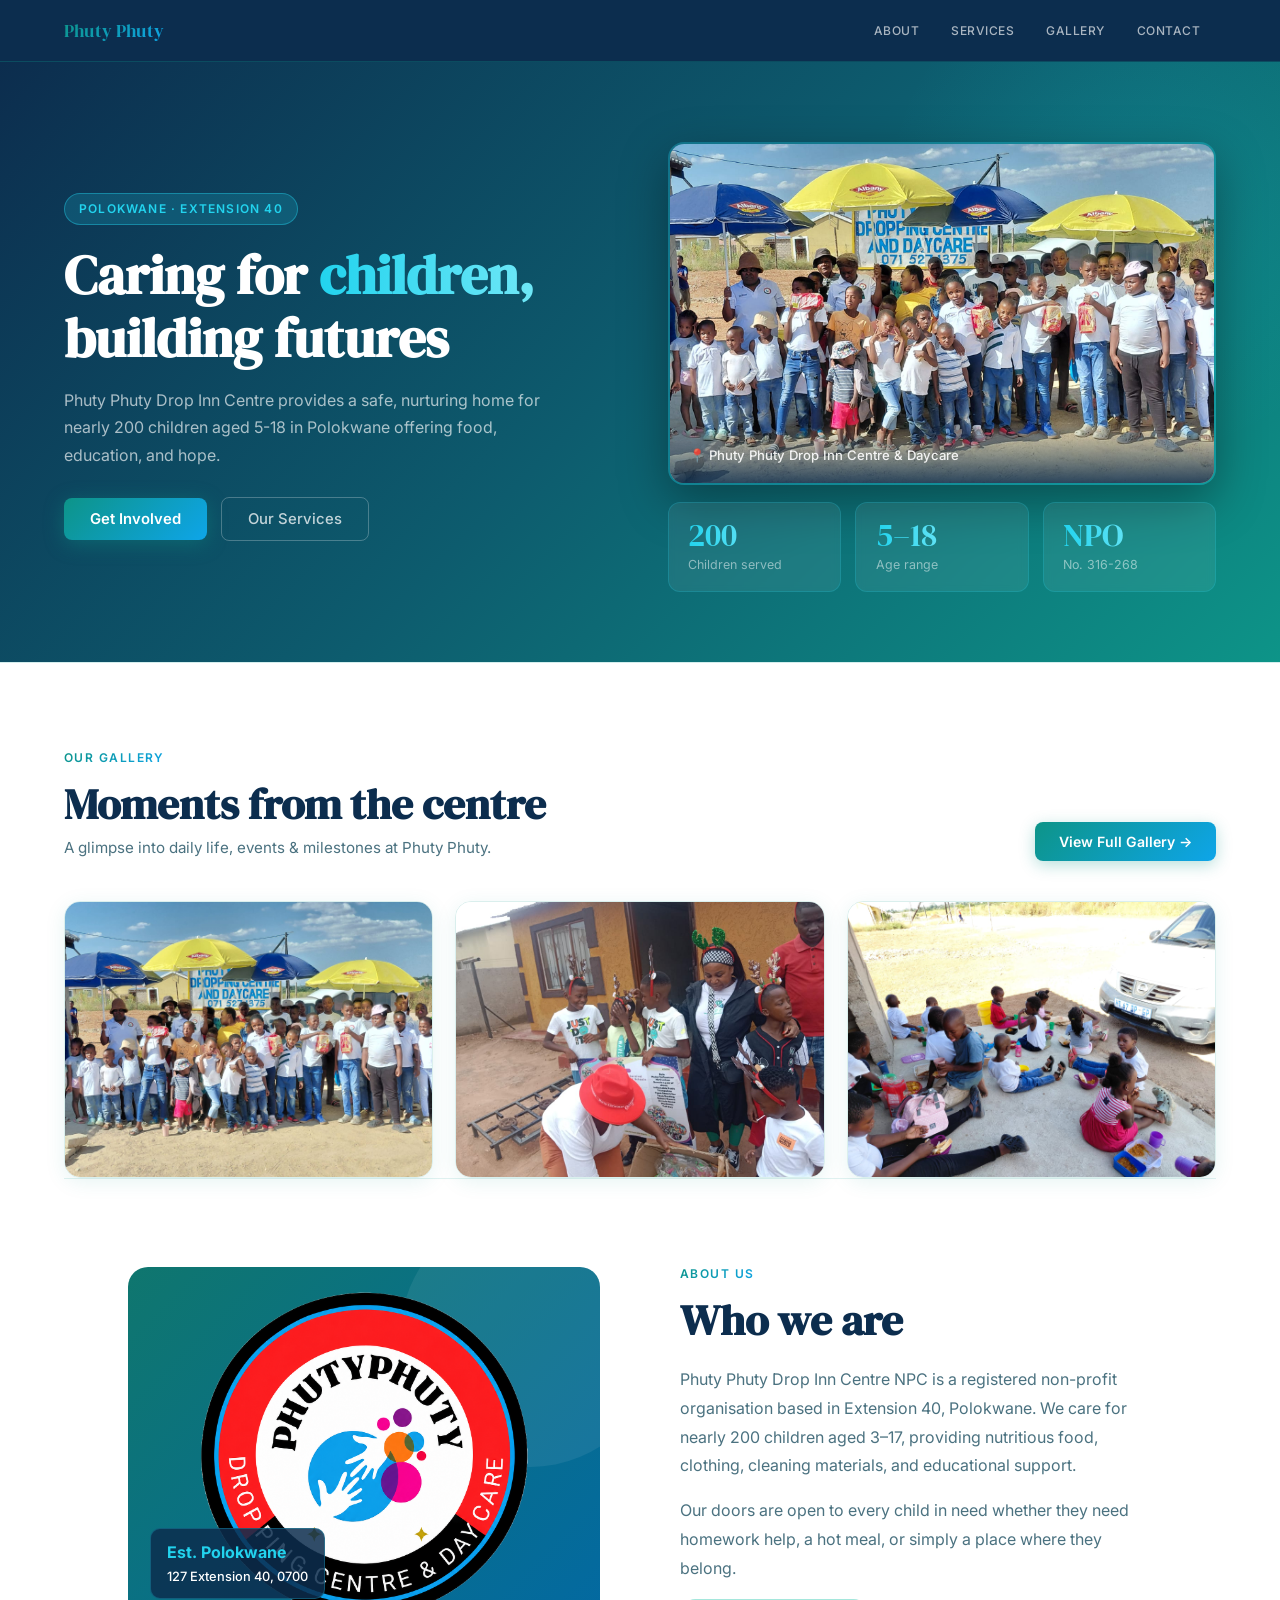
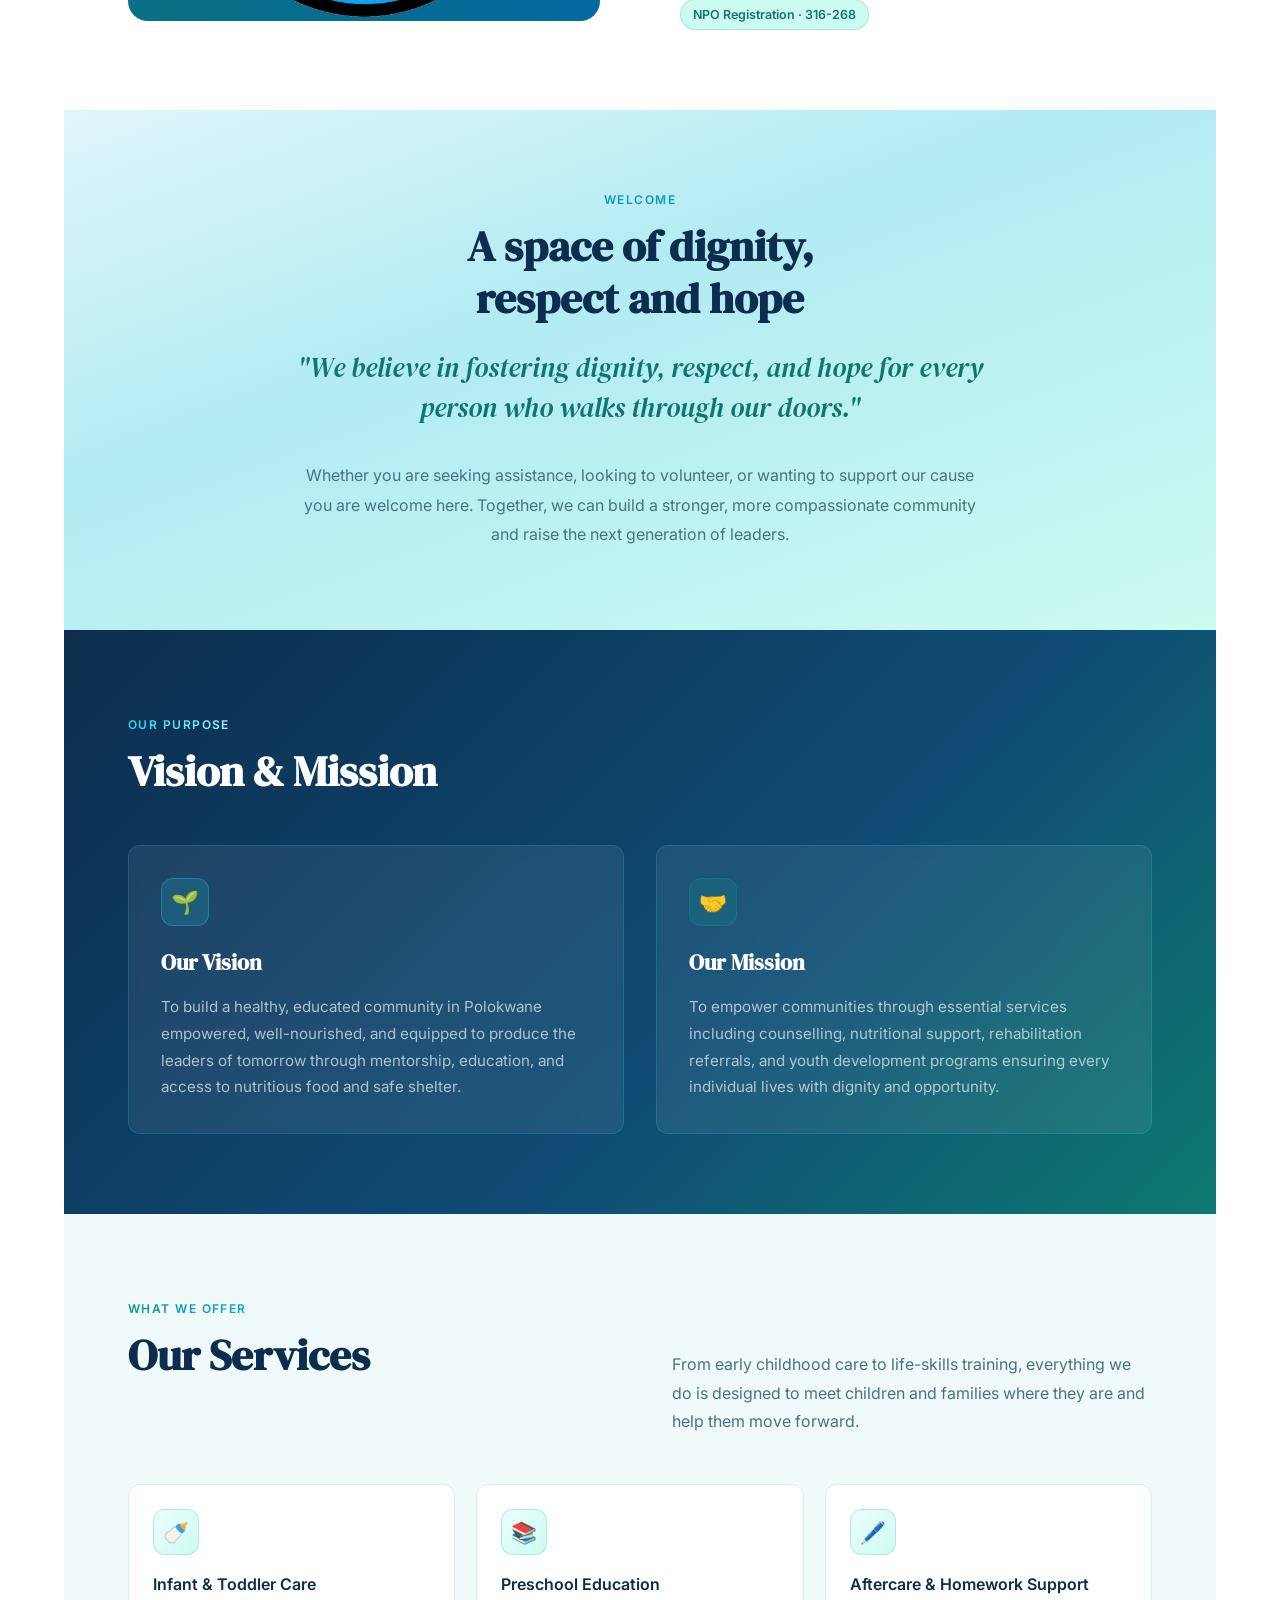
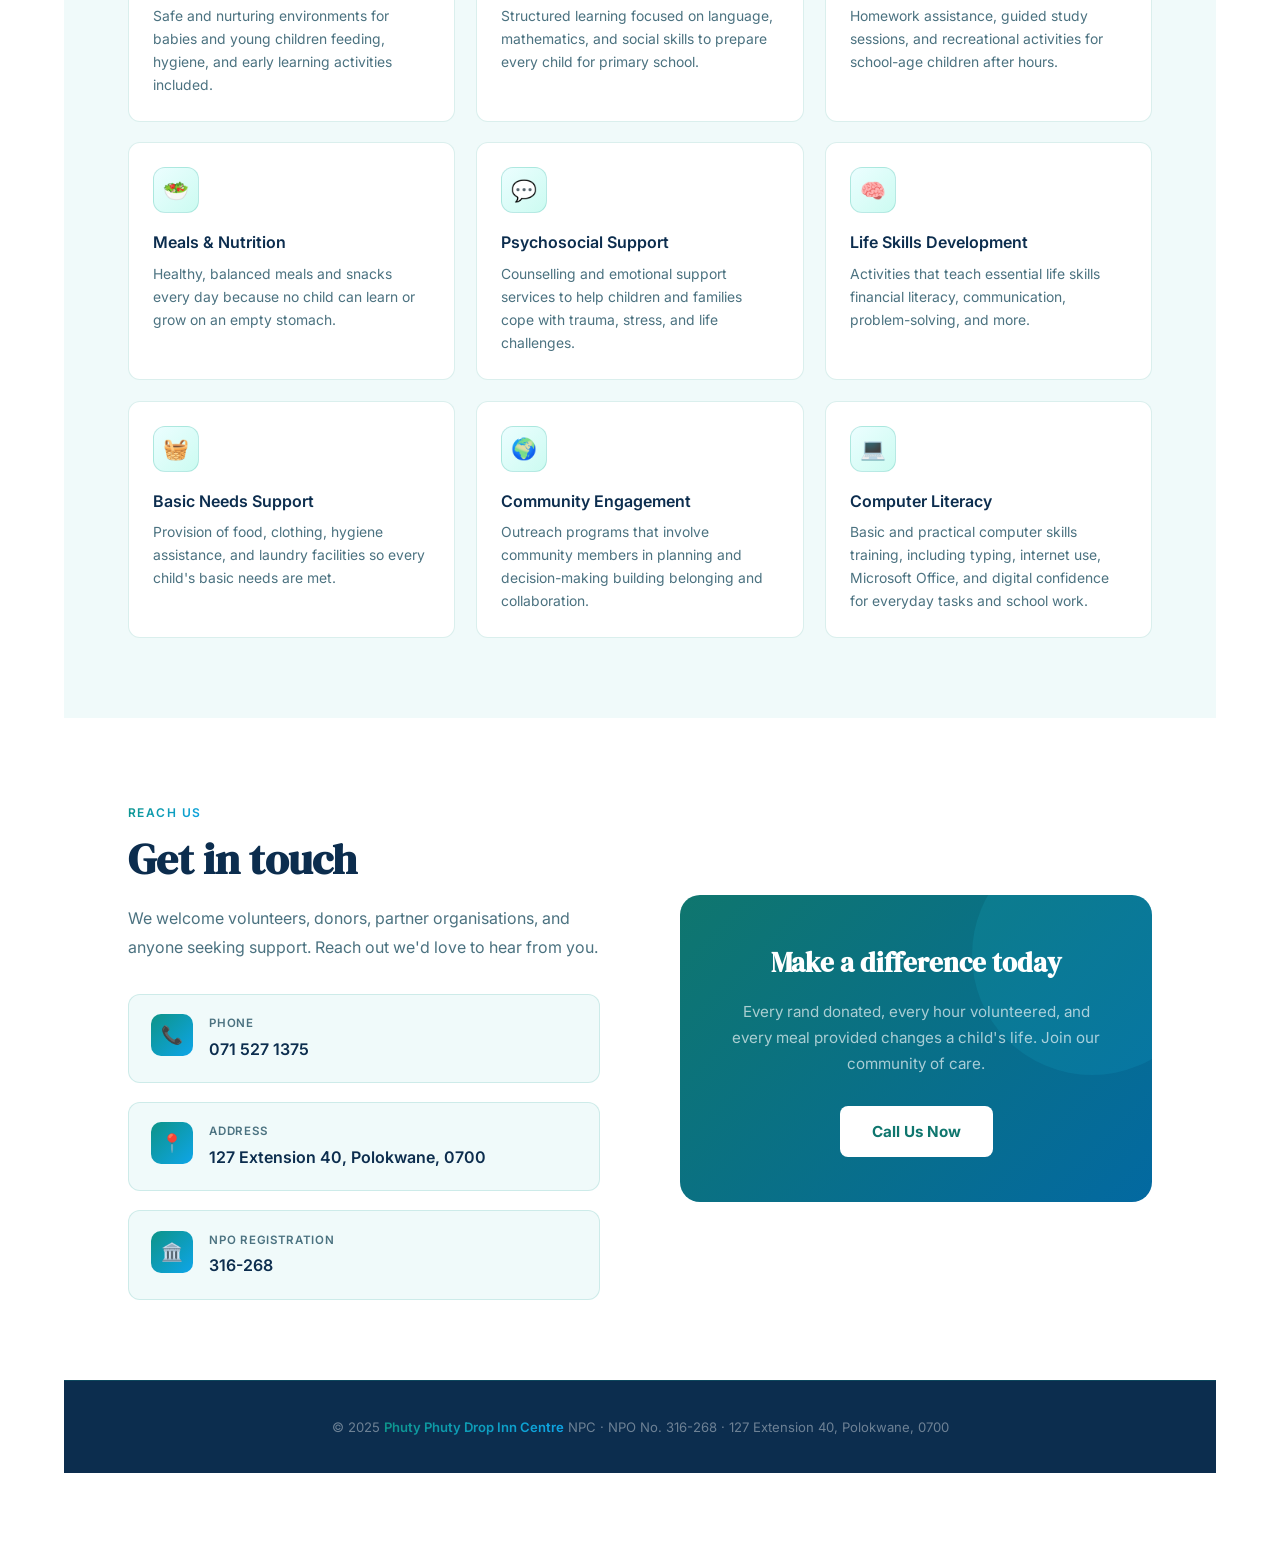
==== commit 805fd545: "visual fixes" ====
--- a/index.html
+++ b/index.html
@@ -16,7 +16,7 @@
   <ul class="nav-links">
     <li><a href="#about" onclick="showPage('home');setTimeout(()=>document.getElementById('about').scrollIntoView({behavior:'smooth'}),50);return false;">About</a></li>
     <li><a href="#services" onclick="showPage('home');setTimeout(()=>document.getElementById('services').scrollIntoView({behavior:'smooth'}),50);return false;">Services</a></li>
-    <li><button class="nav-active" id="nav-gallery-btn" onclick="showPage('gallery')">Gallery</button></li>
+    <li><button class="" id="nav-gallery-btn" onclick="showPage('gallery')">Gallery</button></li>
     <li><a href="#contact" onclick="showPage('home');setTimeout(()=>document.getElementById('contact').scrollIntoView({behavior:'smooth'}),50);return false;">Contact</a></li>
   </ul>
 </nav>
@@ -29,15 +29,15 @@
     <div style="position:relative;z-index:1;">
       <span class="hero-eyebrow">Polokwane · Extension 40</span>
       <h1 class="hero-title">Caring for <em>children,</em><br>building futures</h1>
-      <p class="hero-sub">Phuty Phuty Drop Inn Centre provides a safe, nurturing home for nearly 200 children aged 3–17 in Polokwane — offering food, education, and hope.</p>
+      <p class="hero-sub">Phuty Phuty Drop Inn Centre provides a safe, nurturing home for nearly 200 children aged 5-18 in Polokwane offering food, education, and hope.</p>
       <button class="btn-primary" onclick="document.getElementById('contact').scrollIntoView({behavior:'smooth'})">Get Involved</button>
       <button class="btn-ghost" onclick="document.getElementById('services').scrollIntoView({behavior:'smooth'})">Our Services</button>
     </div>
     <div class="hero-right">
       <div class="hero-photo">
-        <img src="[data-uri]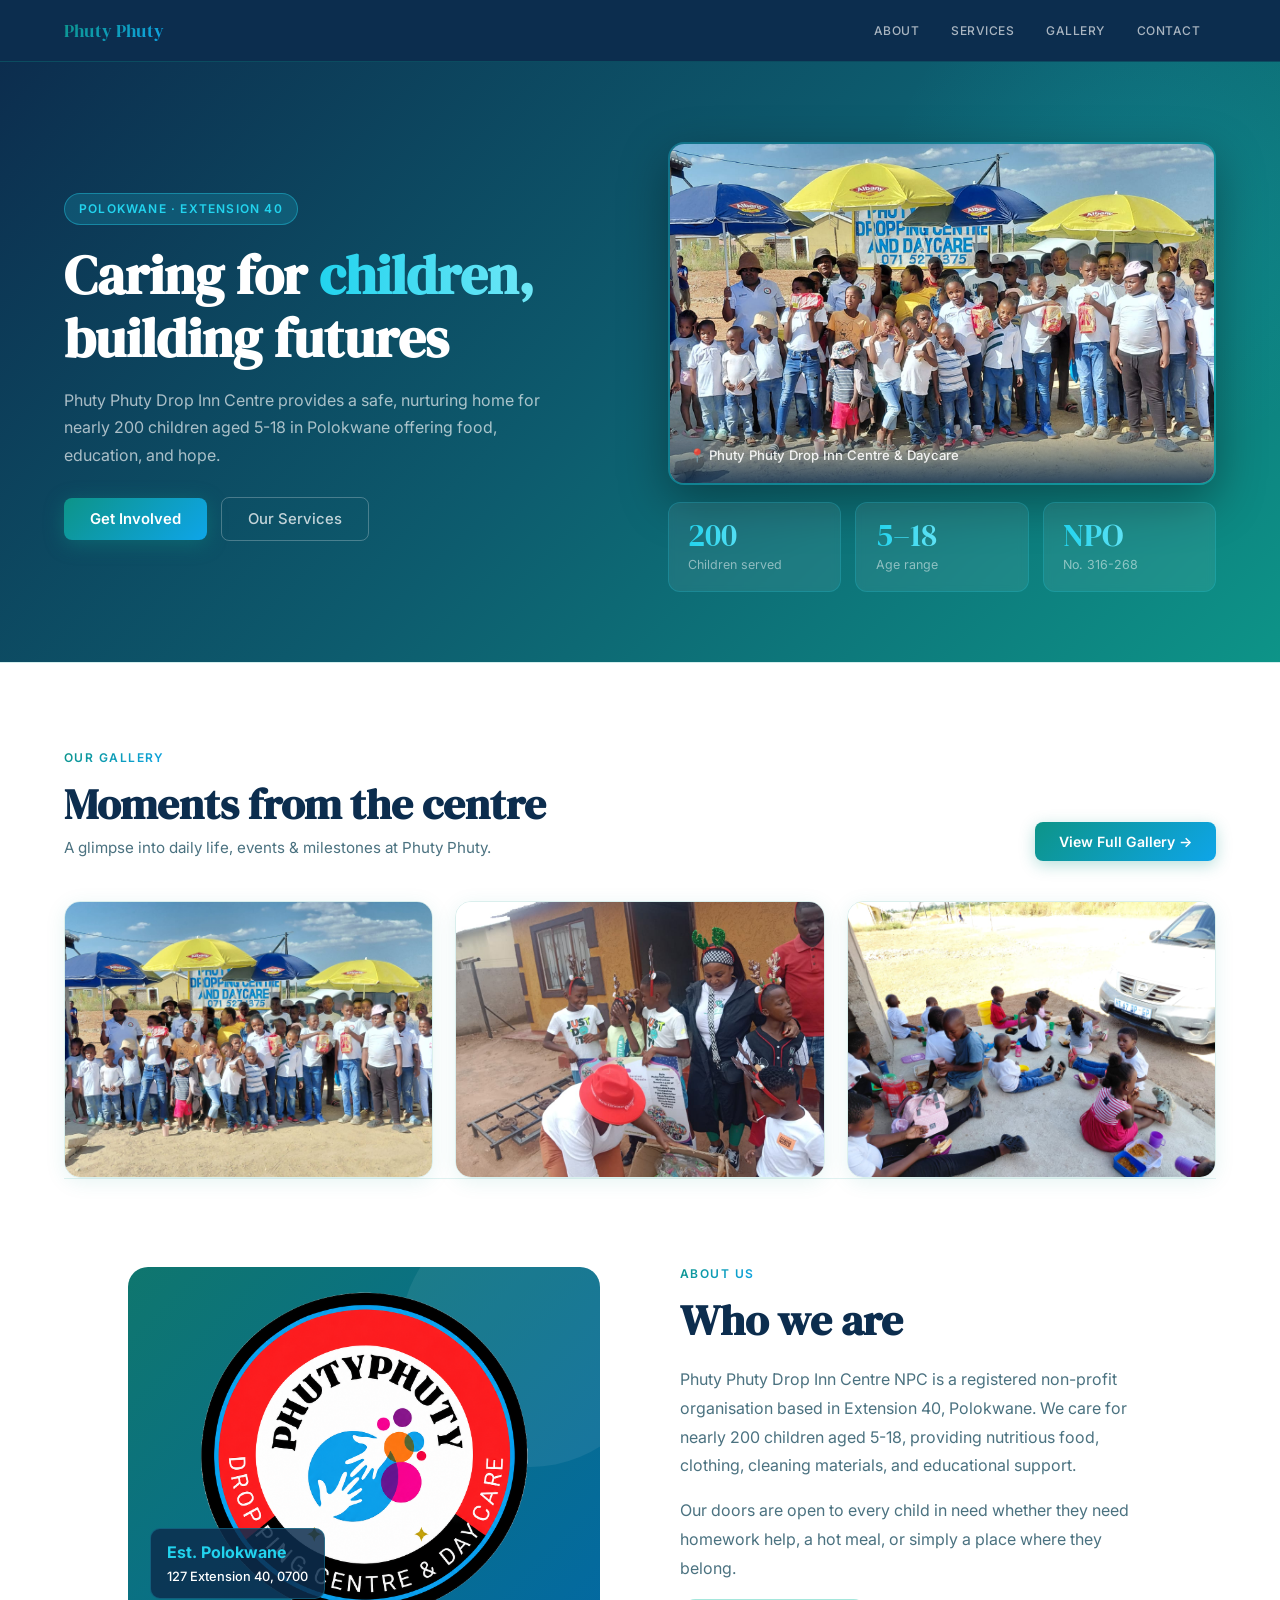
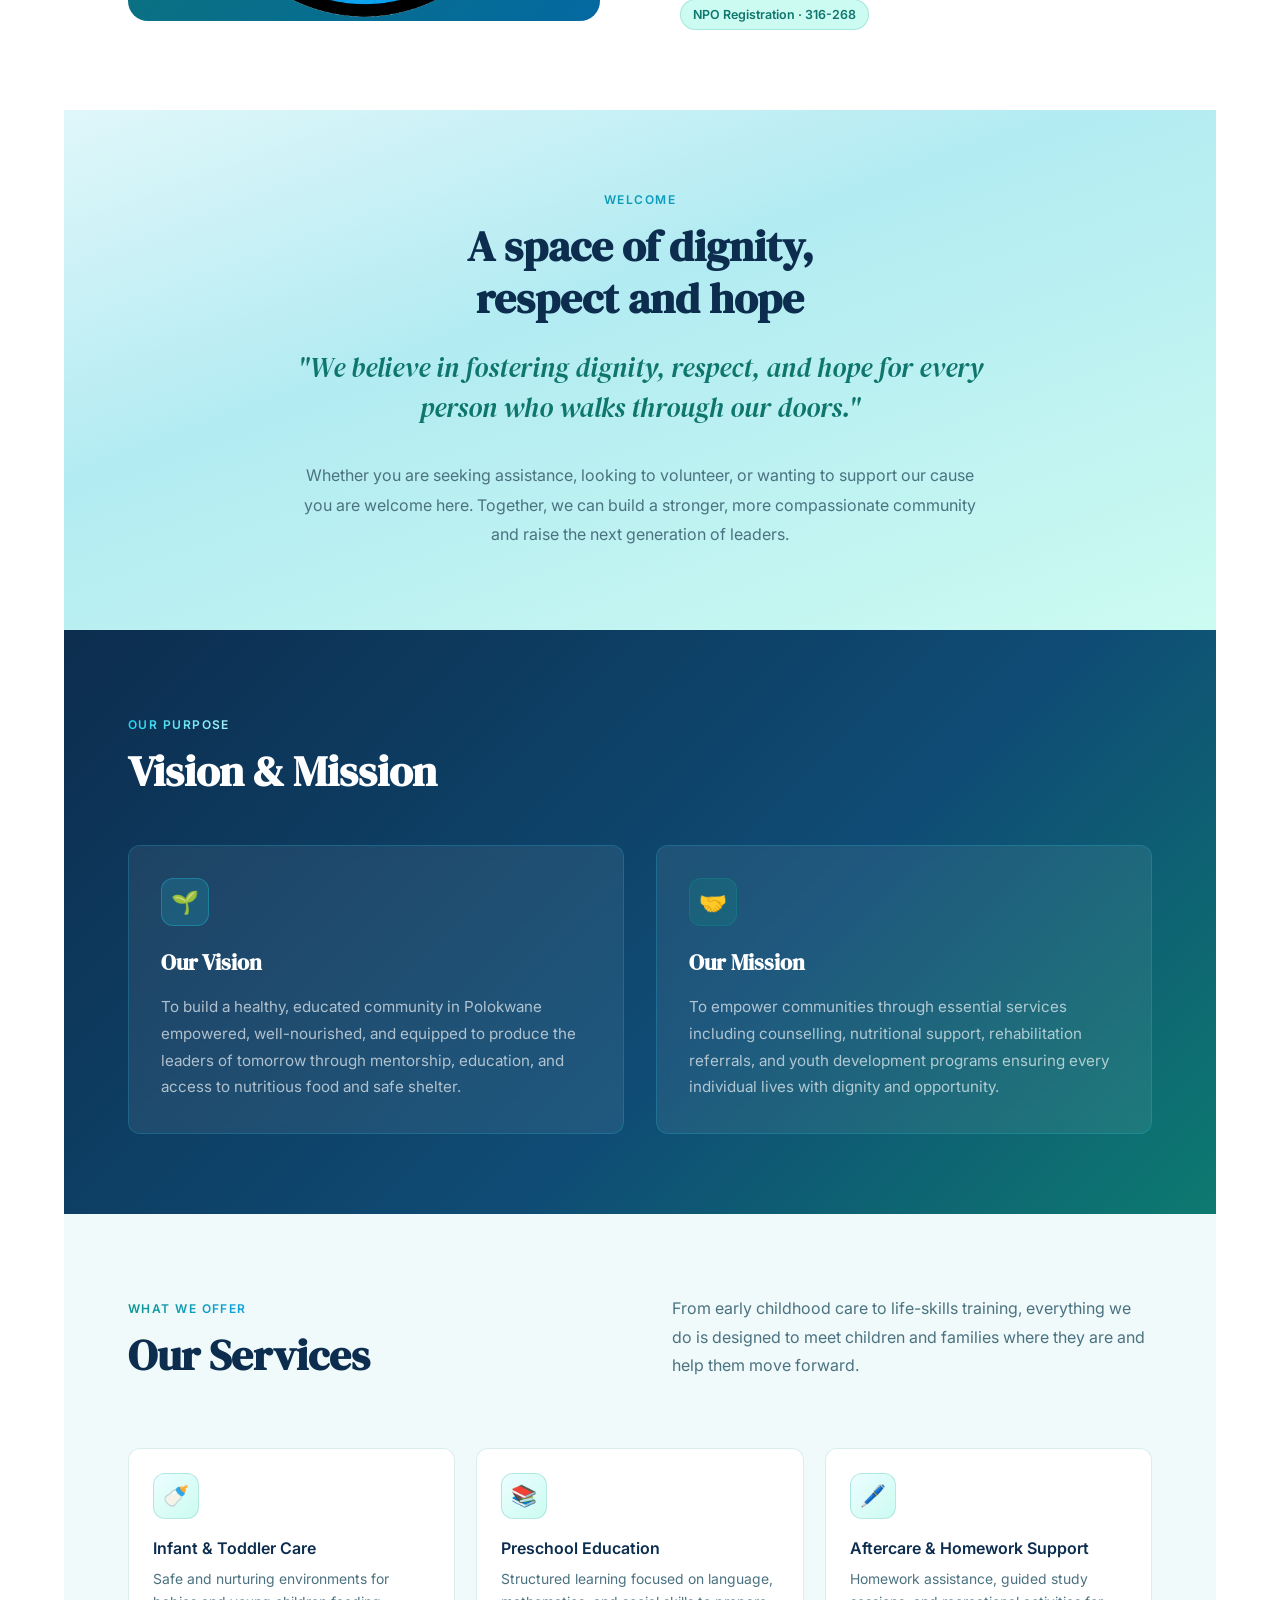
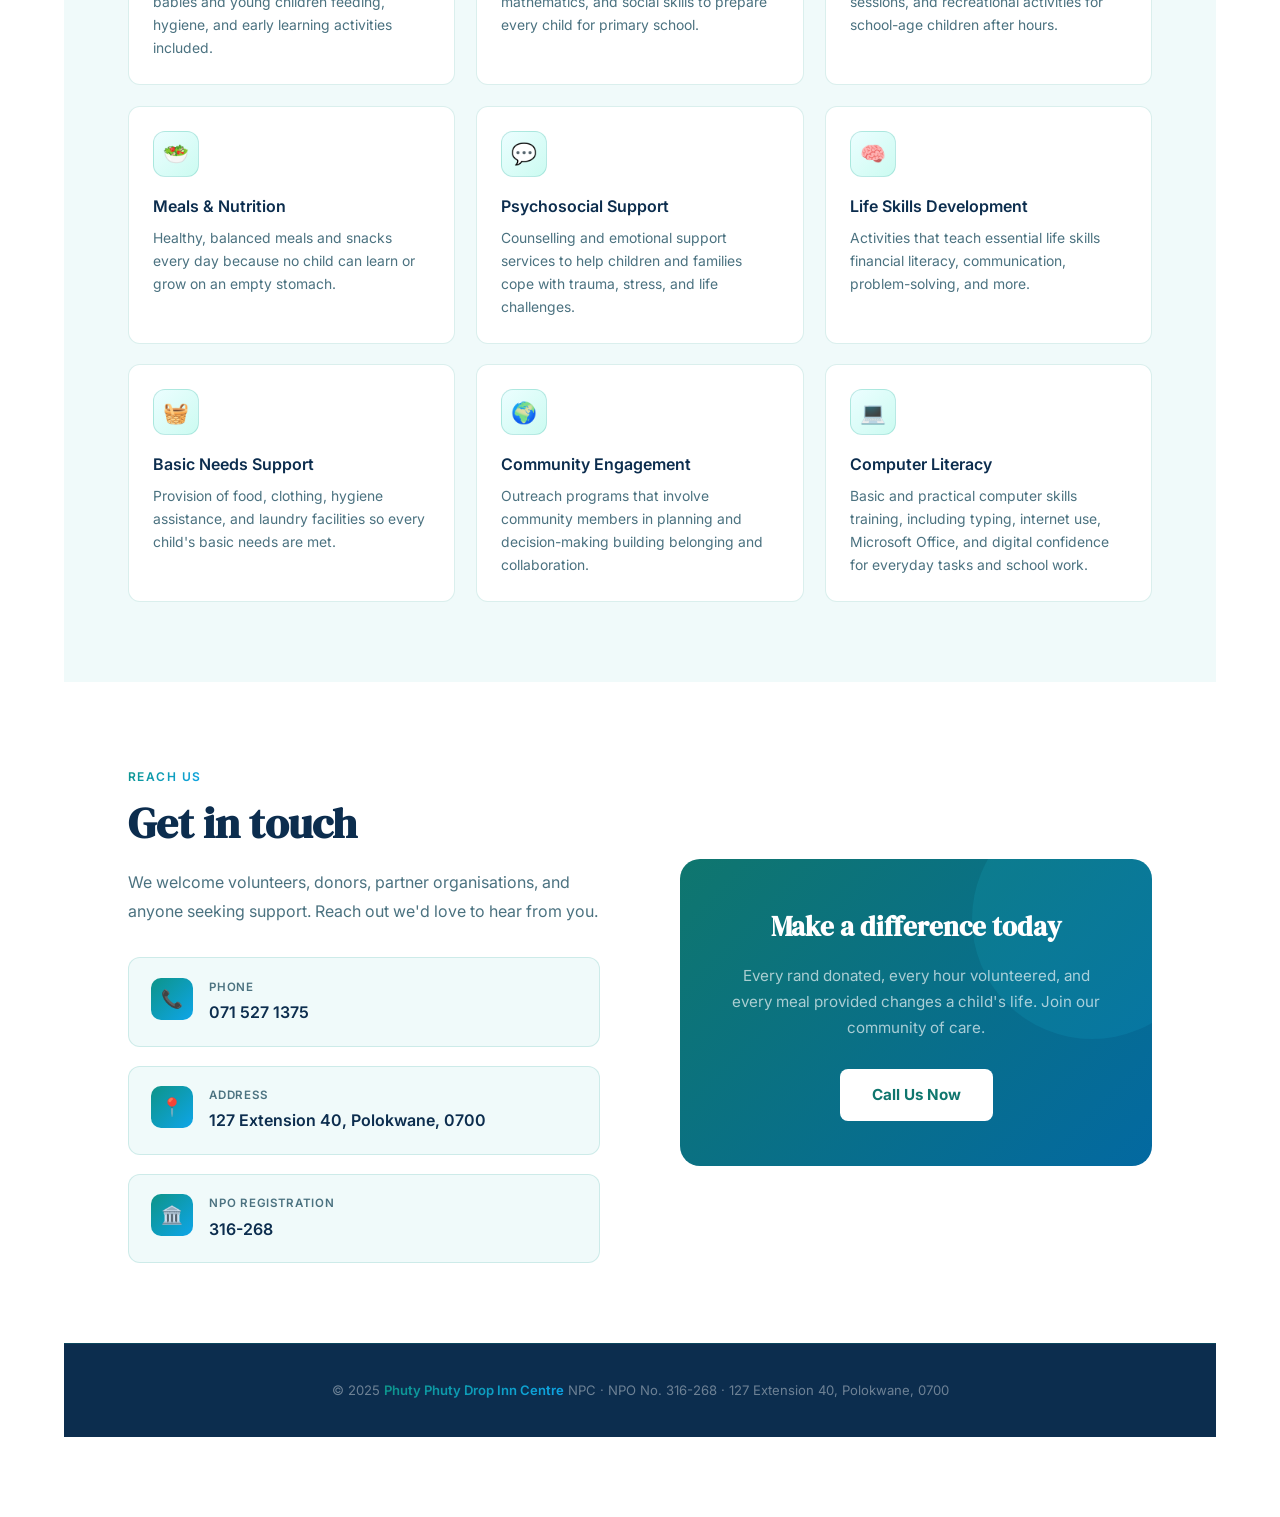
==== commit 10c96e3e: "updates" ====
--- a/index.html
+++ b/index.html
@@ -104,7 +104,7 @@
     <div>
       <p class="section-label">About Us</p>
       <h2 class="section-title">Who we are</h2>
-      <p class="section-body">Phuty Phuty Drop Inn Centre NPC is a registered non-profit organisation based in Extension 40, Polokwane. We care for nearly 200 children aged 3–17, providing nutritious food, clothing, cleaning materials, and educational support.</p>
+      <p class="section-body">Phuty Phuty Drop Inn Centre NPC is a registered non-profit organisation based in Extension 40, Polokwane. We care for nearly 200 children aged 5-18, providing nutritious food, clothing, cleaning materials, and educational support.</p>
       <p class="section-body" style="margin-top:1rem;">Our doors are open to every child in need  whether they need homework help, a hot meal, or simply a place where they belong.</p>
       <span class="npo-tag">NPO Registration · 316-268</span>
     </div>
@@ -143,7 +143,7 @@
         <p class="section-label">What We Offer</p>
         <h2 class="section-title">Our Services</h2>
       </div>
-      <p class="section-body" style="padding-top:3.5rem;">From early childhood care to life-skills training, everything we do is designed to meet children and families where they are and help them move forward.</p>
+      <p class="section-body">From early childhood care to life-skills training, everything we do is designed to meet children and families where they are and help them move forward.</p>
     </div>
     <div class="services-grid">
       <div class="service-card"><div class="service-icon">🍼</div><h4>Infant &amp; Toddler Care</h4><p>Safe and nurturing environments for babies and young children feeding, hygiene, and early learning activities included.</p></div>
--- a/styles.css
+++ b/styles.css
@@ -407,7 +407,7 @@
 
     }
 
-      .about-emblem img{
+    .about-emblem img{
     margin-top: 20px;
     height: 80%;
     width:80%;
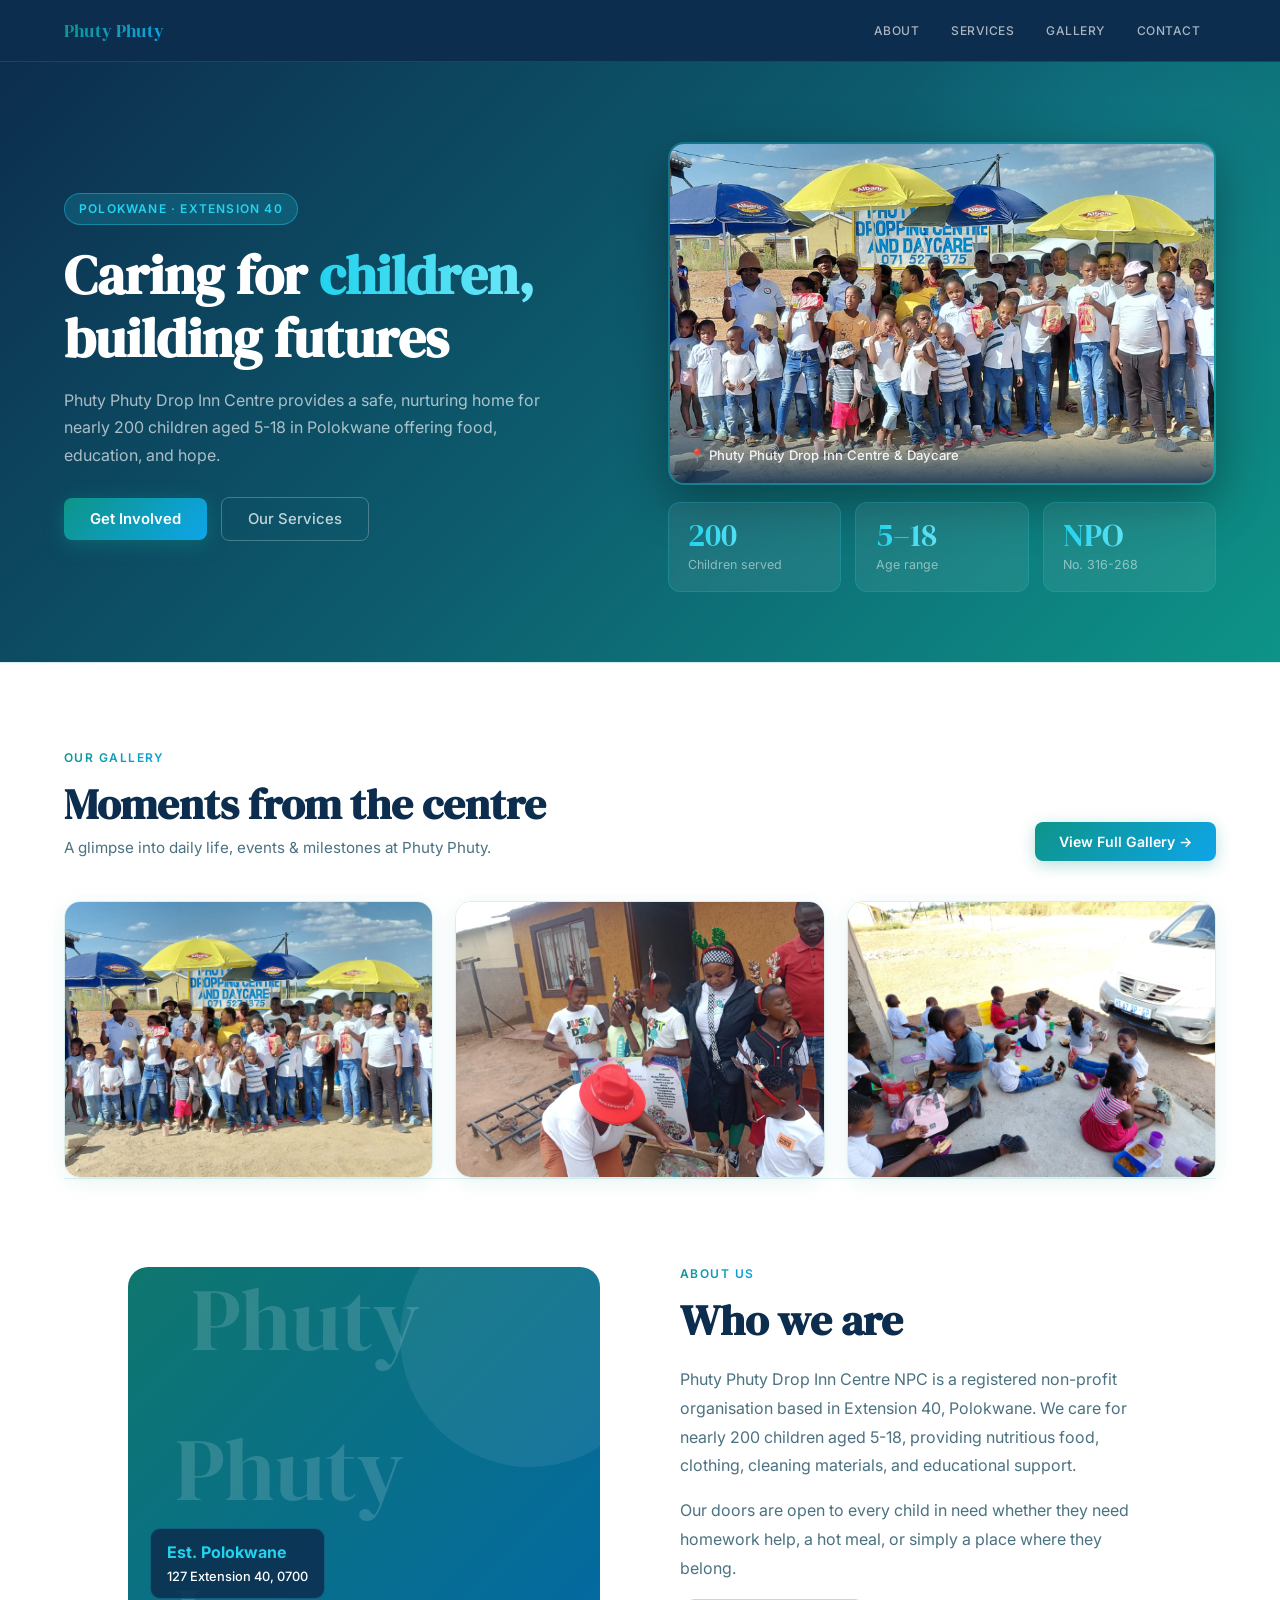
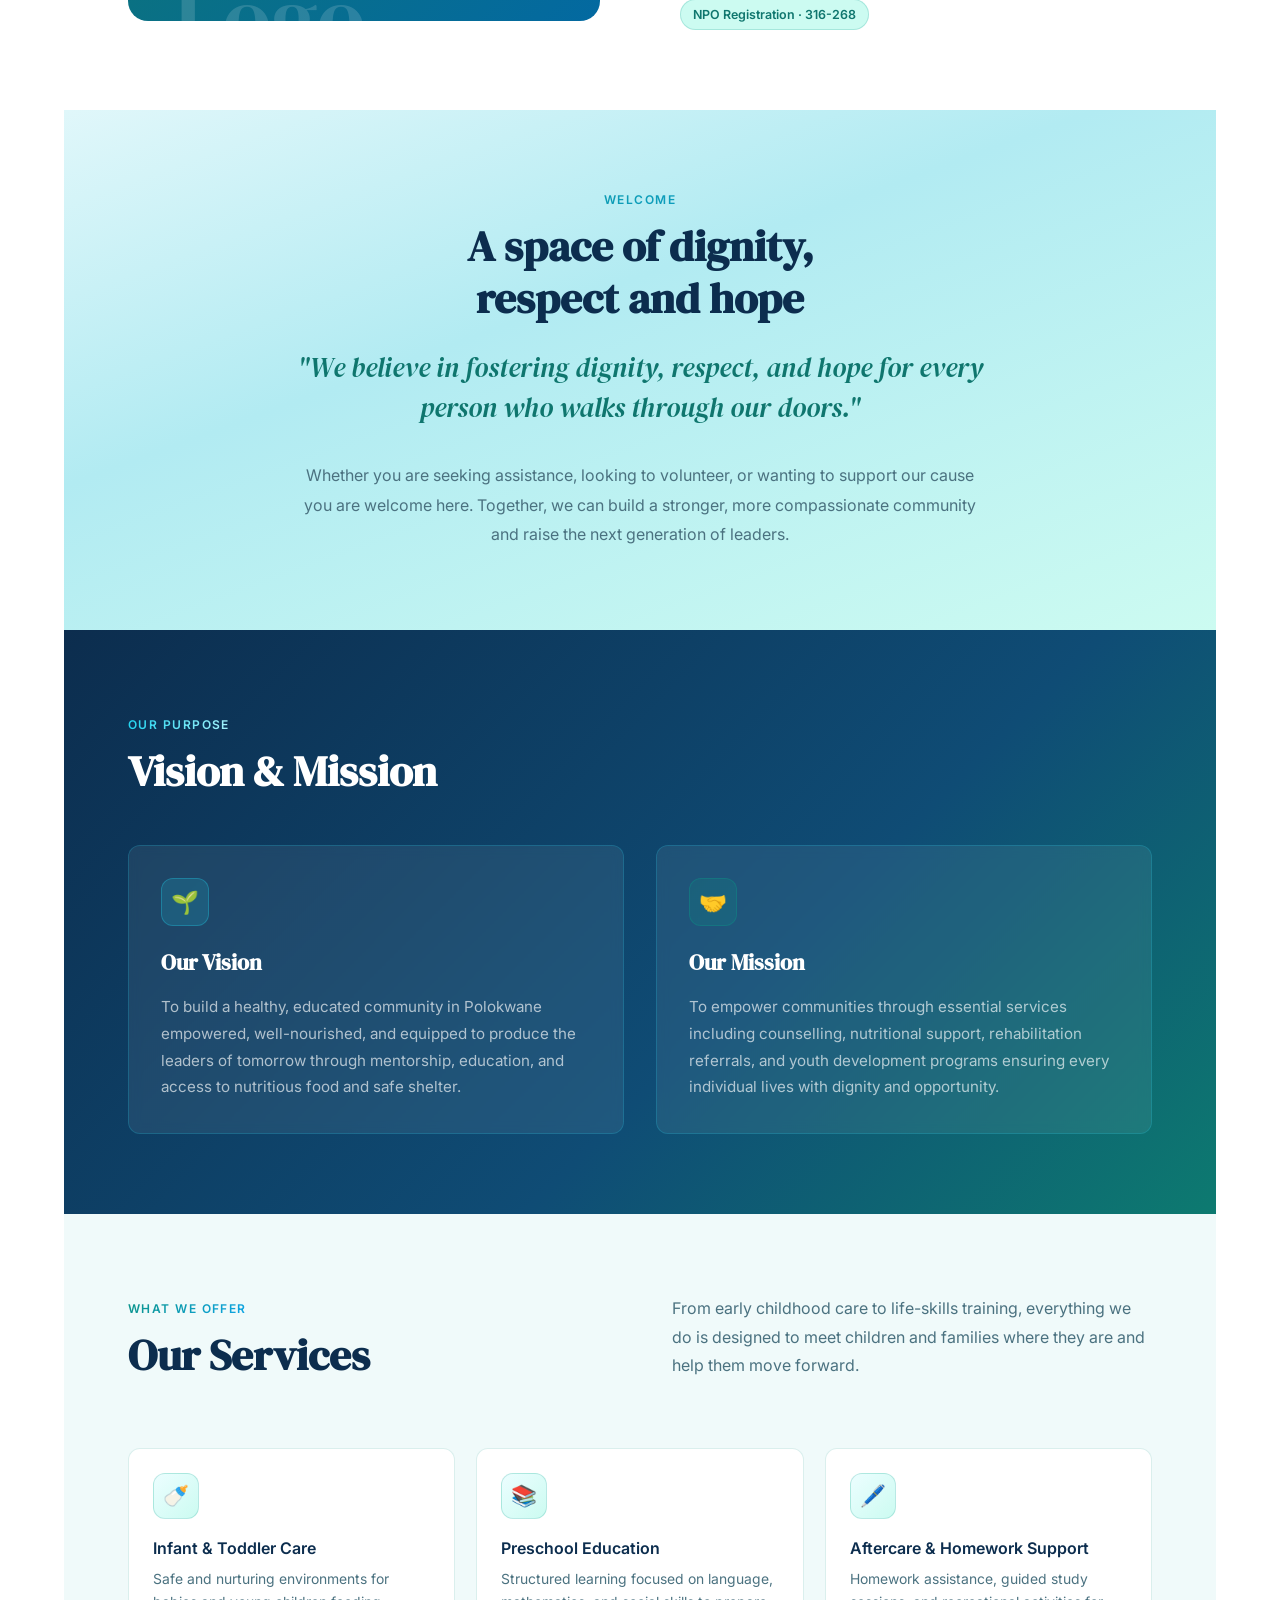
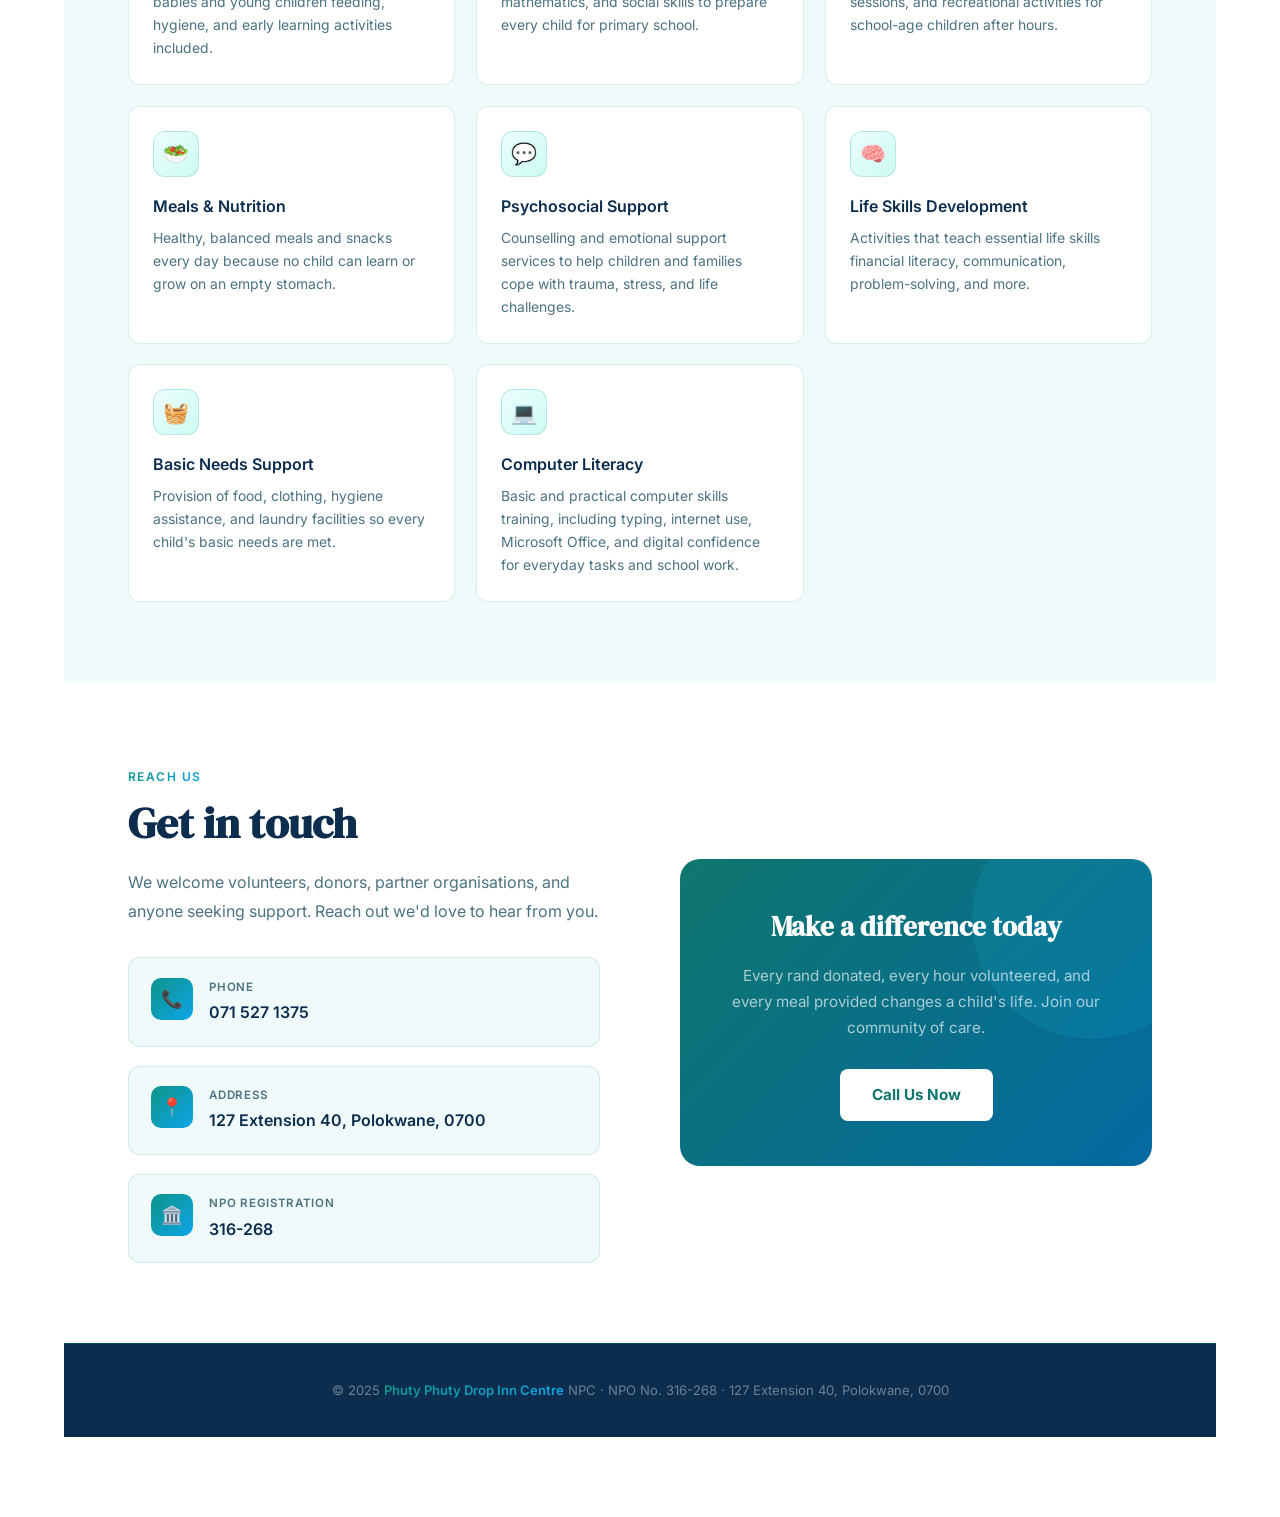
==== commit 0035b944: "testing images" ====
--- a/index.html
+++ b/index.html
@@ -3,7 +3,7 @@
 <head>
 <meta charset="UTF-8">
 <meta name="viewport" content="width=device-width, initial-scale=1.0">
-<title>Phuty Phuty Drop Inn Centre – Polokwane</title>
+<title>Phuty Phuty Drop Inn Centre</title>
 <link rel="preconnect" href="https://fonts.googleapis.com">
 <link href="https://fonts.googleapis.com/css2?family=DM+Serif+Display&family=Inter:wght@400;500;600&display=swap" rel="stylesheet">
 <link rel="stylesheet" href="styles.css">
@@ -63,7 +63,7 @@
     <div class="gallery-cards">
       <!-- Card 1: real photo -->
       <div class="gallery-card" onclick="showPage('gallery')">
-        <img src="/media/aa.jpg" alt="Community gathering">
+        <img src="media/aa.jpg" alt="Community gathering">
         
         <div class="gallery-card-overlay">
           <span class="gallery-card-tag">Phuty Phuty</span>
@@ -74,7 +74,7 @@
       
       <!-- Card 2: placeholder -->
 <div class="gallery-card" onclick="showPage('gallery')">
-        <img src="/media/cc.jpg" alt="Community gathering">
+        <img src="media/cc.jpg" alt="Community gathering">
         
         <div class="gallery-card-overlay">
           <span class="gallery-card-tag">Phuty Phuty</span>
@@ -84,7 +84,7 @@
 
       <!-- Card 3: placeholder -->
 <div class="gallery-card" onclick="showPage('gallery')" id="mobile-hide">
-        <img src="/media/dd.jpg" alt="Community gathering">
+        <img src="media/dd.jpg" alt="Community gathering">
         
         <div class="gallery-card-overlay">
           <span class="gallery-card-tag">Phuty Phuty</span>
@@ -98,7 +98,7 @@
   <!-- ABOUT -->
   <section id="about">
     <div class="about-visual">
-      <div class="about-emblem">  <img src="/media/logo.png" alt="Phuty Phuty Logo">   </div>
+      <div class="about-emblem">  <img src="logo.png" alt="Phuty Phuty Logo">   </div>
       <div class="about-badge"><strong>Est. Polokwane</strong>127 Extension 40, 0700</div>
     </div>
     <div>
@@ -153,7 +153,7 @@
       <div class="service-card"><div class="service-icon">💬</div><h4>Psychosocial Support</h4><p>Counselling and emotional support services to help children and families cope with trauma, stress, and life challenges.</p></div>
       <div class="service-card"><div class="service-icon">🧠</div><h4>Life Skills Development</h4><p>Activities that teach essential life skills financial literacy, communication, problem-solving, and more.</p></div>
       <div class="service-card"><div class="service-icon">🧺</div><h4>Basic Needs Support</h4><p>Provision of food, clothing, hygiene assistance, and laundry facilities so every child's basic needs are met.</p></div>
-      <div class="service-card"><div class="service-icon">🌍</div><h4>Community Engagement</h4><p>Outreach programs that involve community members in planning and decision-making building belonging and collaboration.</p></div>
+
       <div class="service-card"><div class="service-icon">💻</div><h4>Computer Literacy</h4><p>Basic and practical computer skills training, including typing, internet use, Microsoft Office, and digital confidence for everyday tasks and school work.</p></div>
 
 
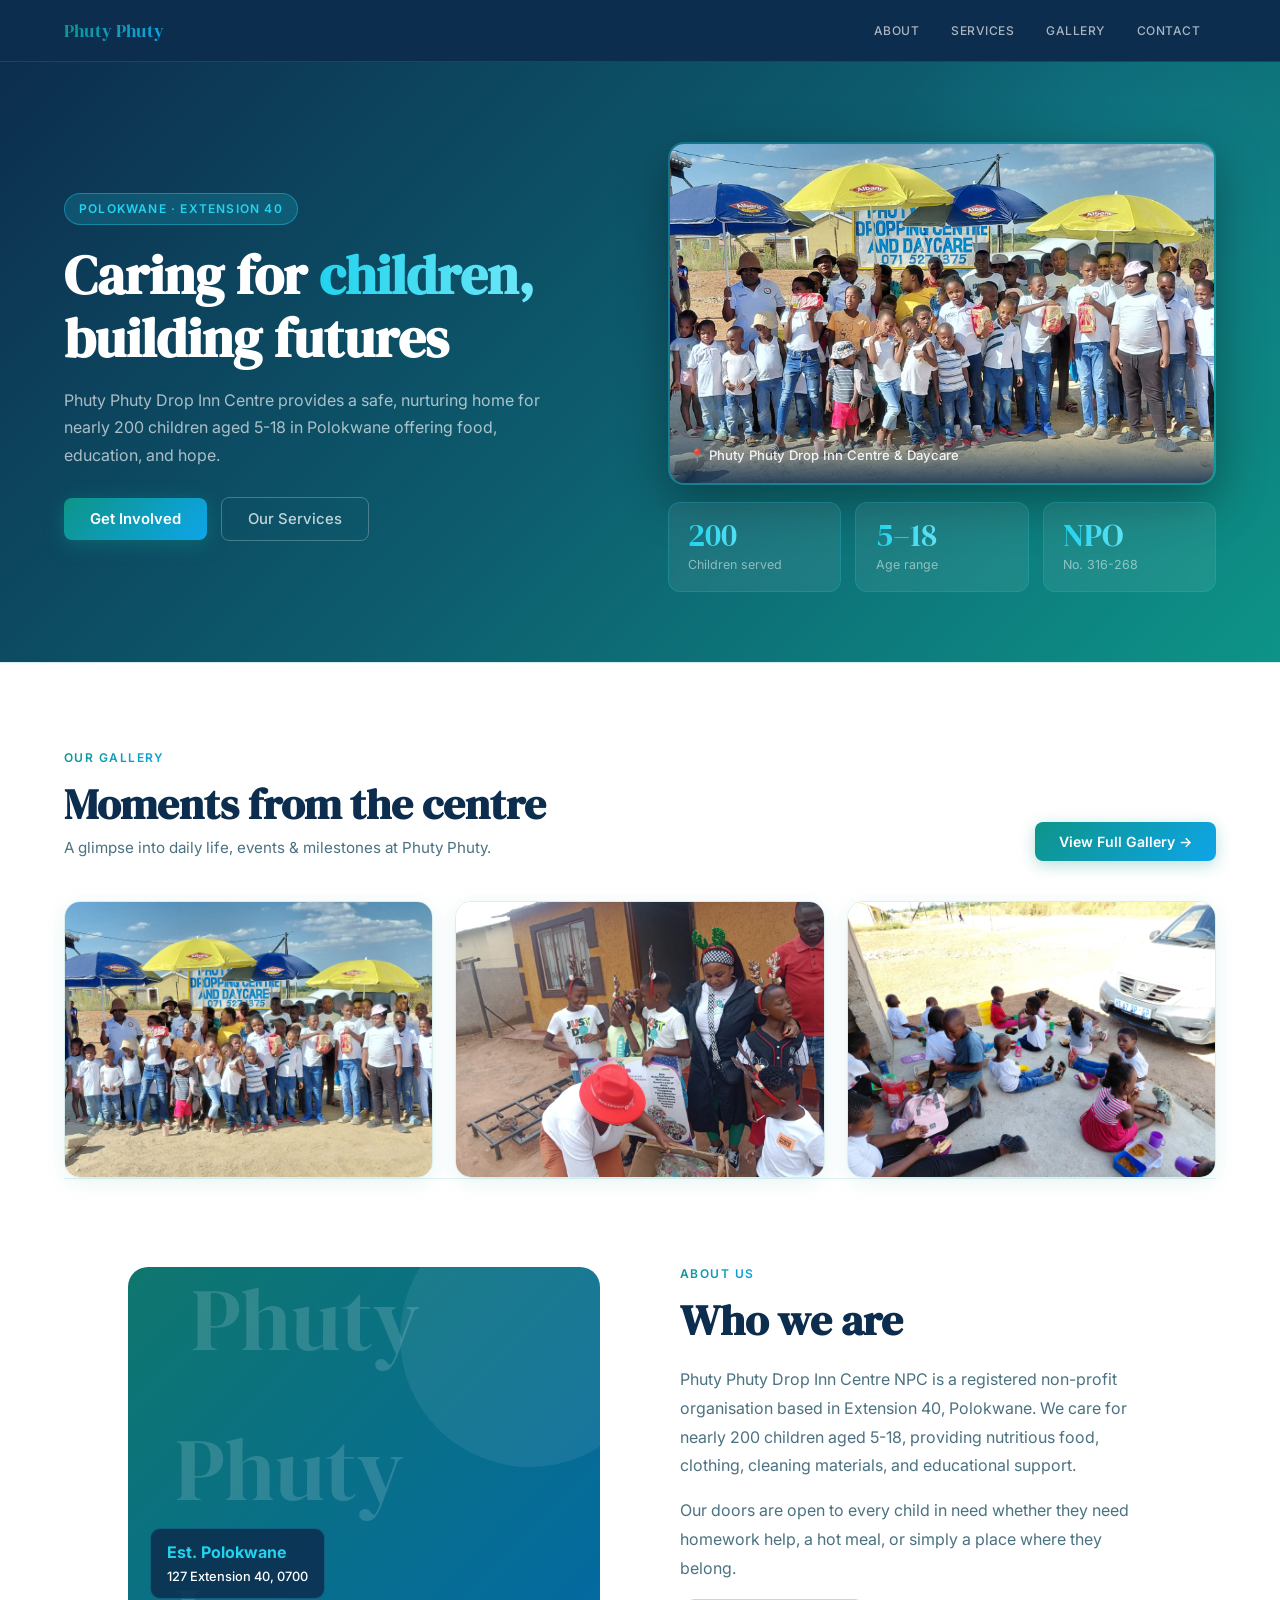
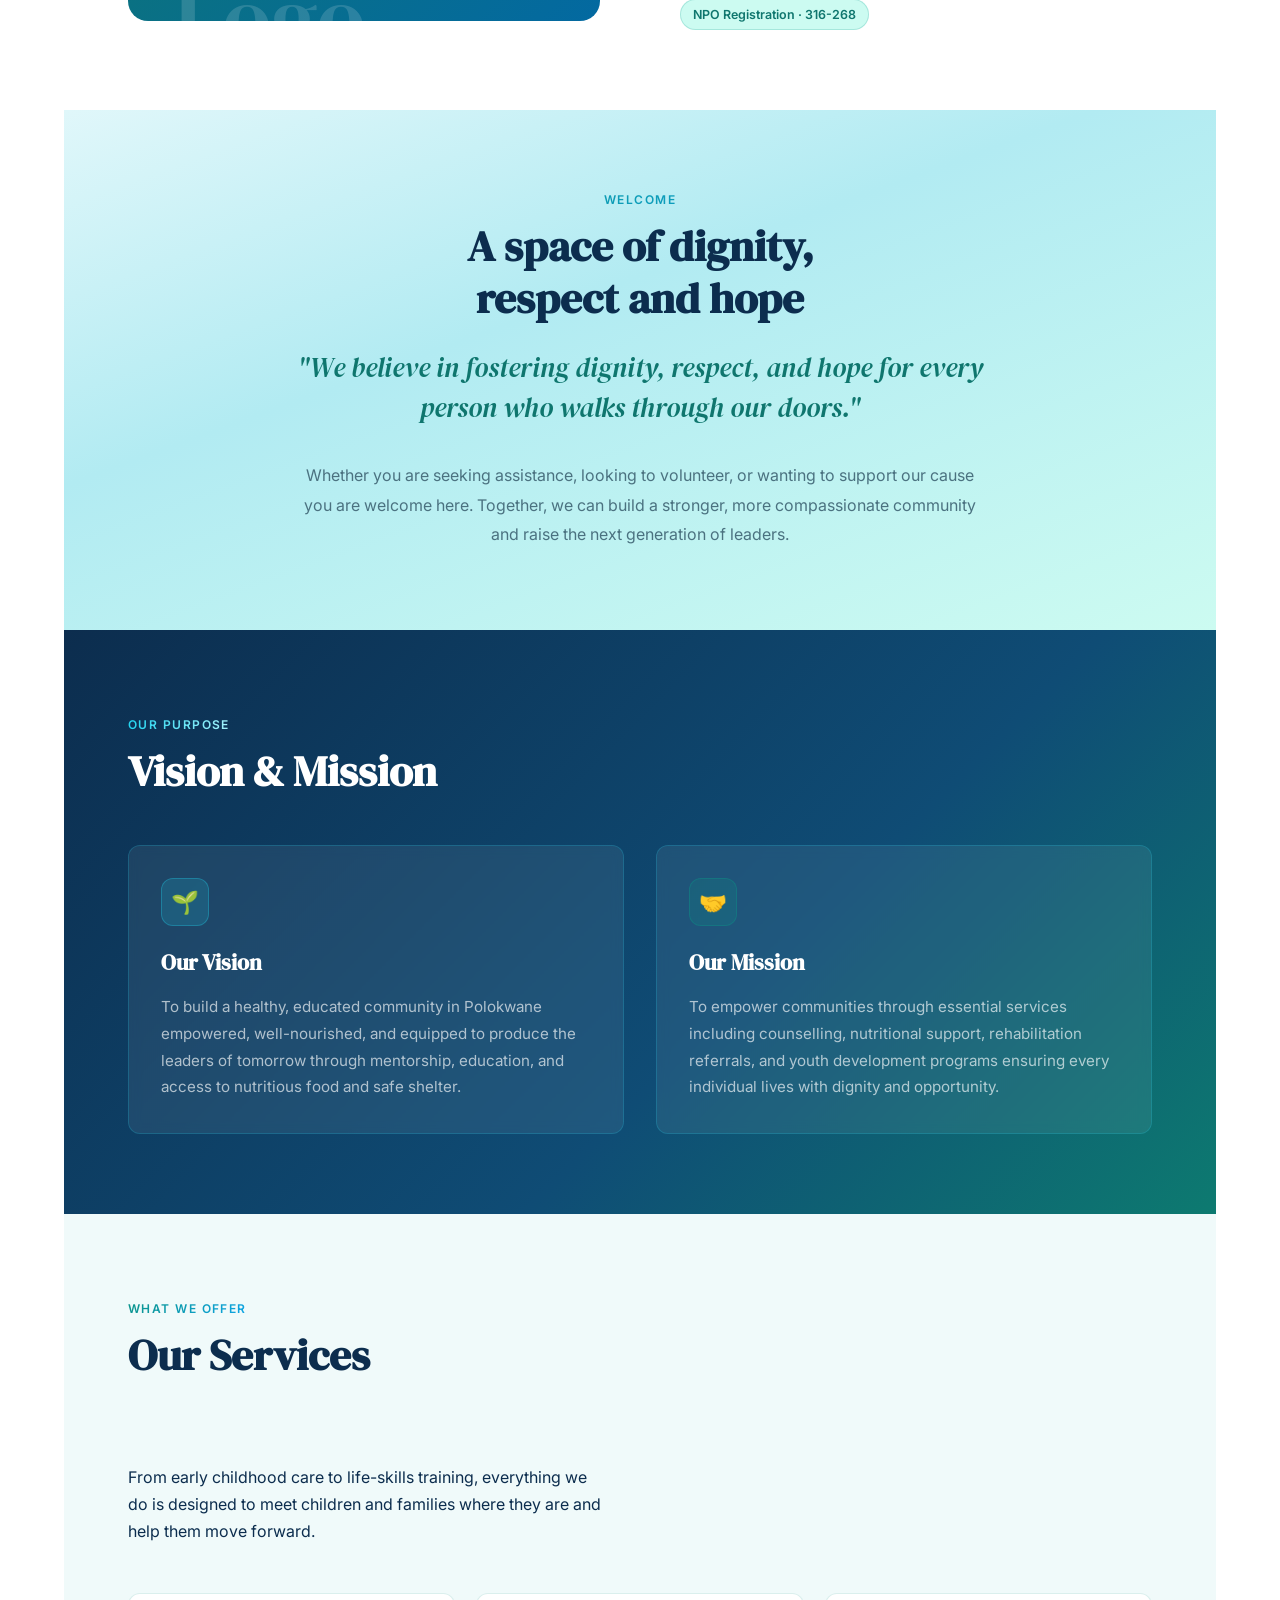
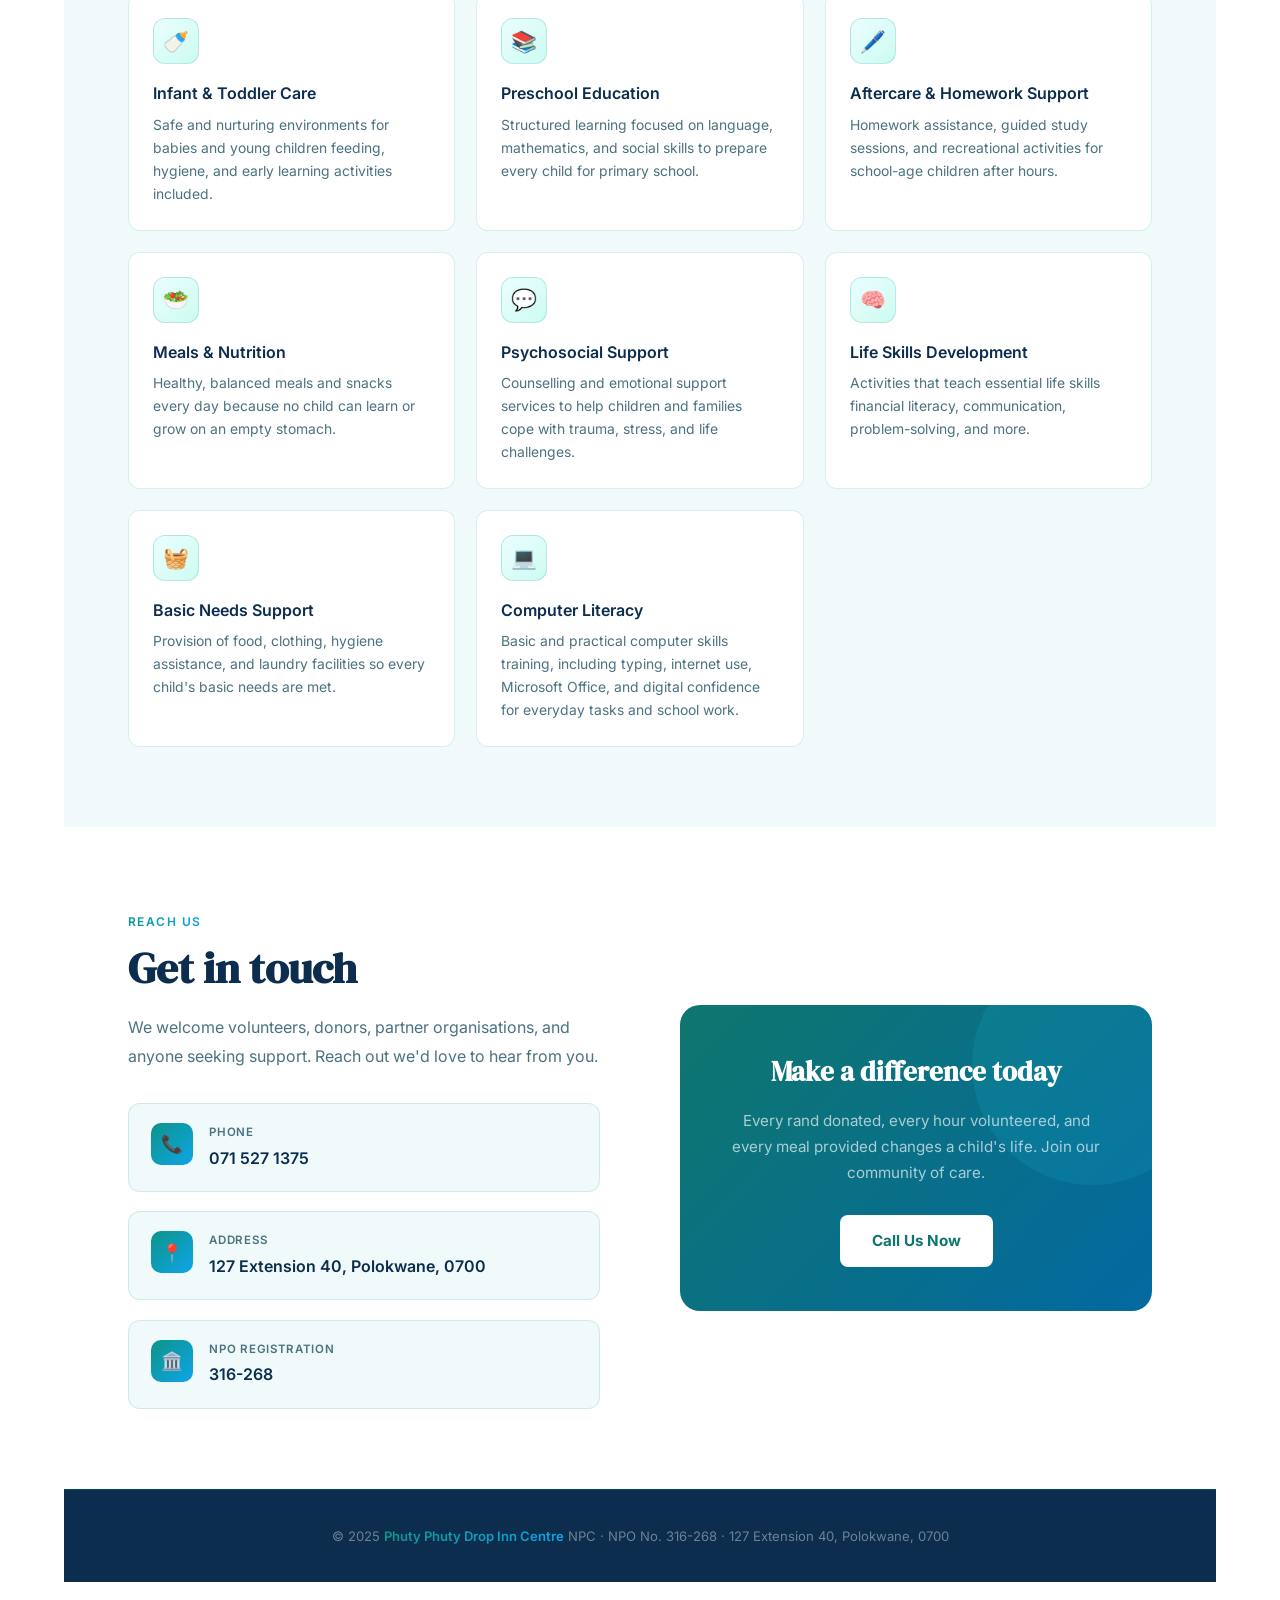
==== commit 641e5425: "fix navigation links for gallery page" ====
--- a/index.html
+++ b/index.html
@@ -12,11 +12,11 @@
 
 <!-- NAV -->
 <nav>
-  <a href="#" class="nav-logo" onclick="showPage('home');return false;">Phuty Phuty</a>
+  <a href="index.html" class="nav-logo" onclick="showPage('home');return false;">Phuty Phuty</a>
   <ul class="nav-links">
     <li><a href="#about" onclick="showPage('home');setTimeout(()=>document.getElementById('about').scrollIntoView({behavior:'smooth'}),50);return false;">About</a></li>
     <li><a href="#services" onclick="showPage('home');setTimeout(()=>document.getElementById('services').scrollIntoView({behavior:'smooth'}),50);return false;">Services</a></li>
-    <li><button class="" id="nav-gallery-btn" onclick="showPage('gallery')">Gallery</button></li>
+    <li><a href="gallery.html" id="nav-gallery-btn" onclick="showPage('gallery');return false;">Gallery</a></li>
     <li><a href="#contact" onclick="showPage('home');setTimeout(()=>document.getElementById('contact').scrollIntoView({behavior:'smooth'}),50);return false;">Contact</a></li>
   </ul>
 </nav>
@@ -35,7 +35,7 @@
     </div>
     <div class="hero-right">
       <div class="hero-photo">
-        <img src="/media/aa.jpg" alt="Children and staff at Phuty Phuty Drop Inn Centre">
+        <img src="media/aa.jpg" alt="Children and staff at Phuty Phuty Drop Inn Centre">
         <div class="hero-photo-overlay">
           <p class="hero-photo-caption">📍 Phuty Phuty Drop Inn Centre &amp; Daycare</p>
         </div>
@@ -58,7 +58,7 @@
         <h2 class="section-title" style="margin-bottom:0.3rem;">Moments from the centre</h2>
         <p style="color:var(--muted);font-size:0.95rem;">A glimpse into daily life, events &amp; milestones at Phuty Phuty.</p>
       </div>
-      <button class="btn-teal" onclick="showPage('gallery')">View Full Gallery →</button>
+      <button class="btn-teal" onclick="window.location.href='gallery.html'">View Full Gallery →</button>
     </div>
     <div class="gallery-cards">
       <!-- Card 1: real photo -->
@@ -143,7 +143,8 @@
         <p class="section-label">What We Offer</p>
         <h2 class="section-title">Our Services</h2>
       </div>
-      <p class="section-body">From early childhood care to life-skills training, everything we do is designed to meet children and families where they are and help them move forward.</p>
+      <br>
+      <p id="test">From early childhood care to life-skills training, everything we do is designed to meet children and families where they are and help them move forward.</p>
     </div>
     <div class="services-grid">
       <div class="service-card"><div class="service-icon">🍼</div><h4>Infant &amp; Toddler Care</h4><p>Safe and nurturing environments for babies and young children feeding, hygiene, and early learning activities included.</p></div>
@@ -184,34 +185,5 @@
     <p>&copy; 2025 <span>Phuty Phuty Drop Inn Centre</span> NPC · NPO No. 316-268 · 127 Extension 40, Polokwane, 0700</p>
   </footer>
 
-</div>
-
-<!-- end home-page -->
 
 
-<!-- ══════════════ GALLERY PAGE ══════════════ -->
-<div id="gallery-page" class="page">
-
-  <div class="gallery-hero">
-    <div class="gallery-hero-inner">
-      <span class="hero-eyebrow">Our Gallery</span>
-      <h1>Moments from Phuty Phuty</h1>
-      <p>Photos from our events, daily activities, community donations, and the children who make it all worthwhile.</p>
-    </div>
-  </div>
-
-  <div class="gallery-filter">
-    <button class="filter-btn active" onclick="filterGallery('all',this)">All Photos</button>
-    <button class="filter-btn" onclick="filterGallery('community',this)">Community Events</button>
-    <button class="filter-btn" onclick="filterGallery('education',this)">Education</button>
-    <button class="filter-btn" onclick="filterGallery('meals',this)">Meals &amp; Nutrition</button>
-    <button class="filter-btn" onclick="filterGallery('donations',this)">Donations</button>
-  </div>
-
-  <div class="gallery-grid-section">
-    <h2>All Photos <span id="photo-count">1 photo</span></h2>
-    <div class="gallery-main-grid" id="gallery-grid">
-
-      <!-- Featured real photo -->
-      <div class="gallery-item featured" data-cat="community donations" onclick="openLightbox(this)">
-        <img src="">
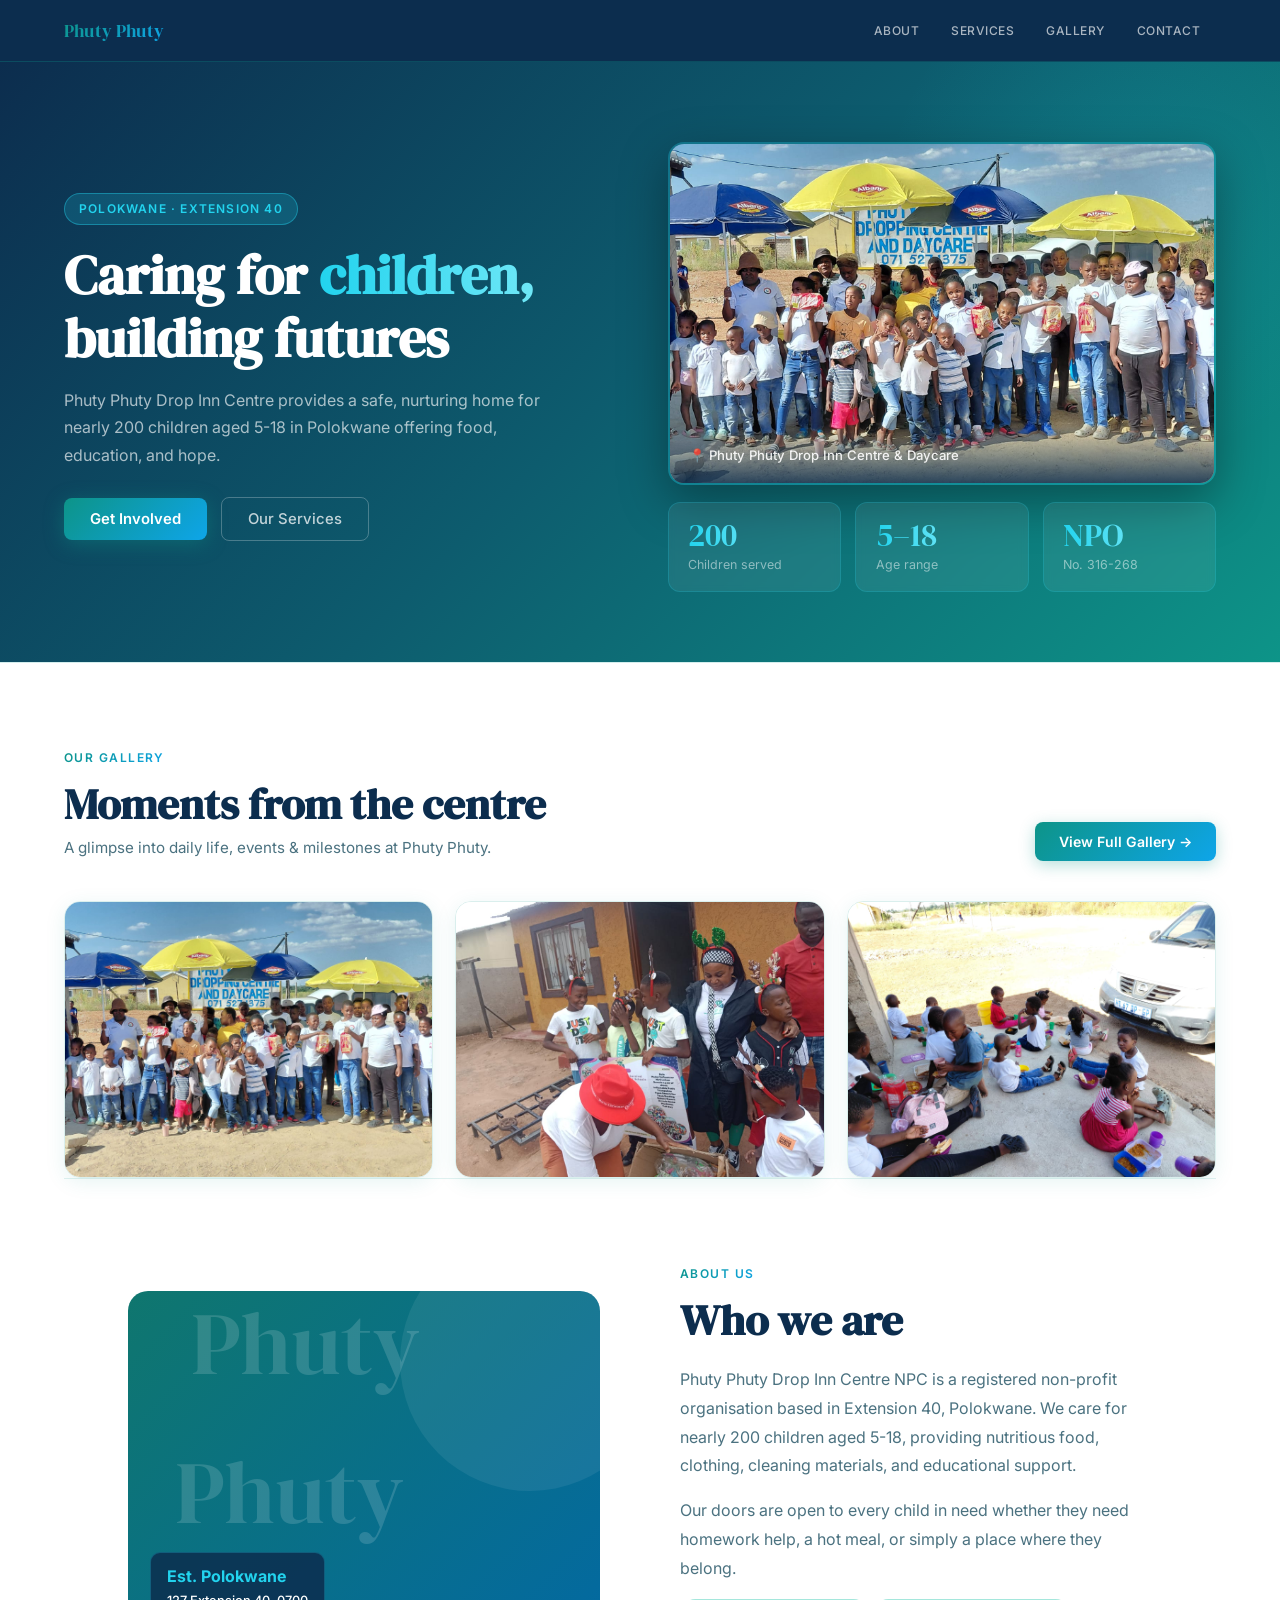
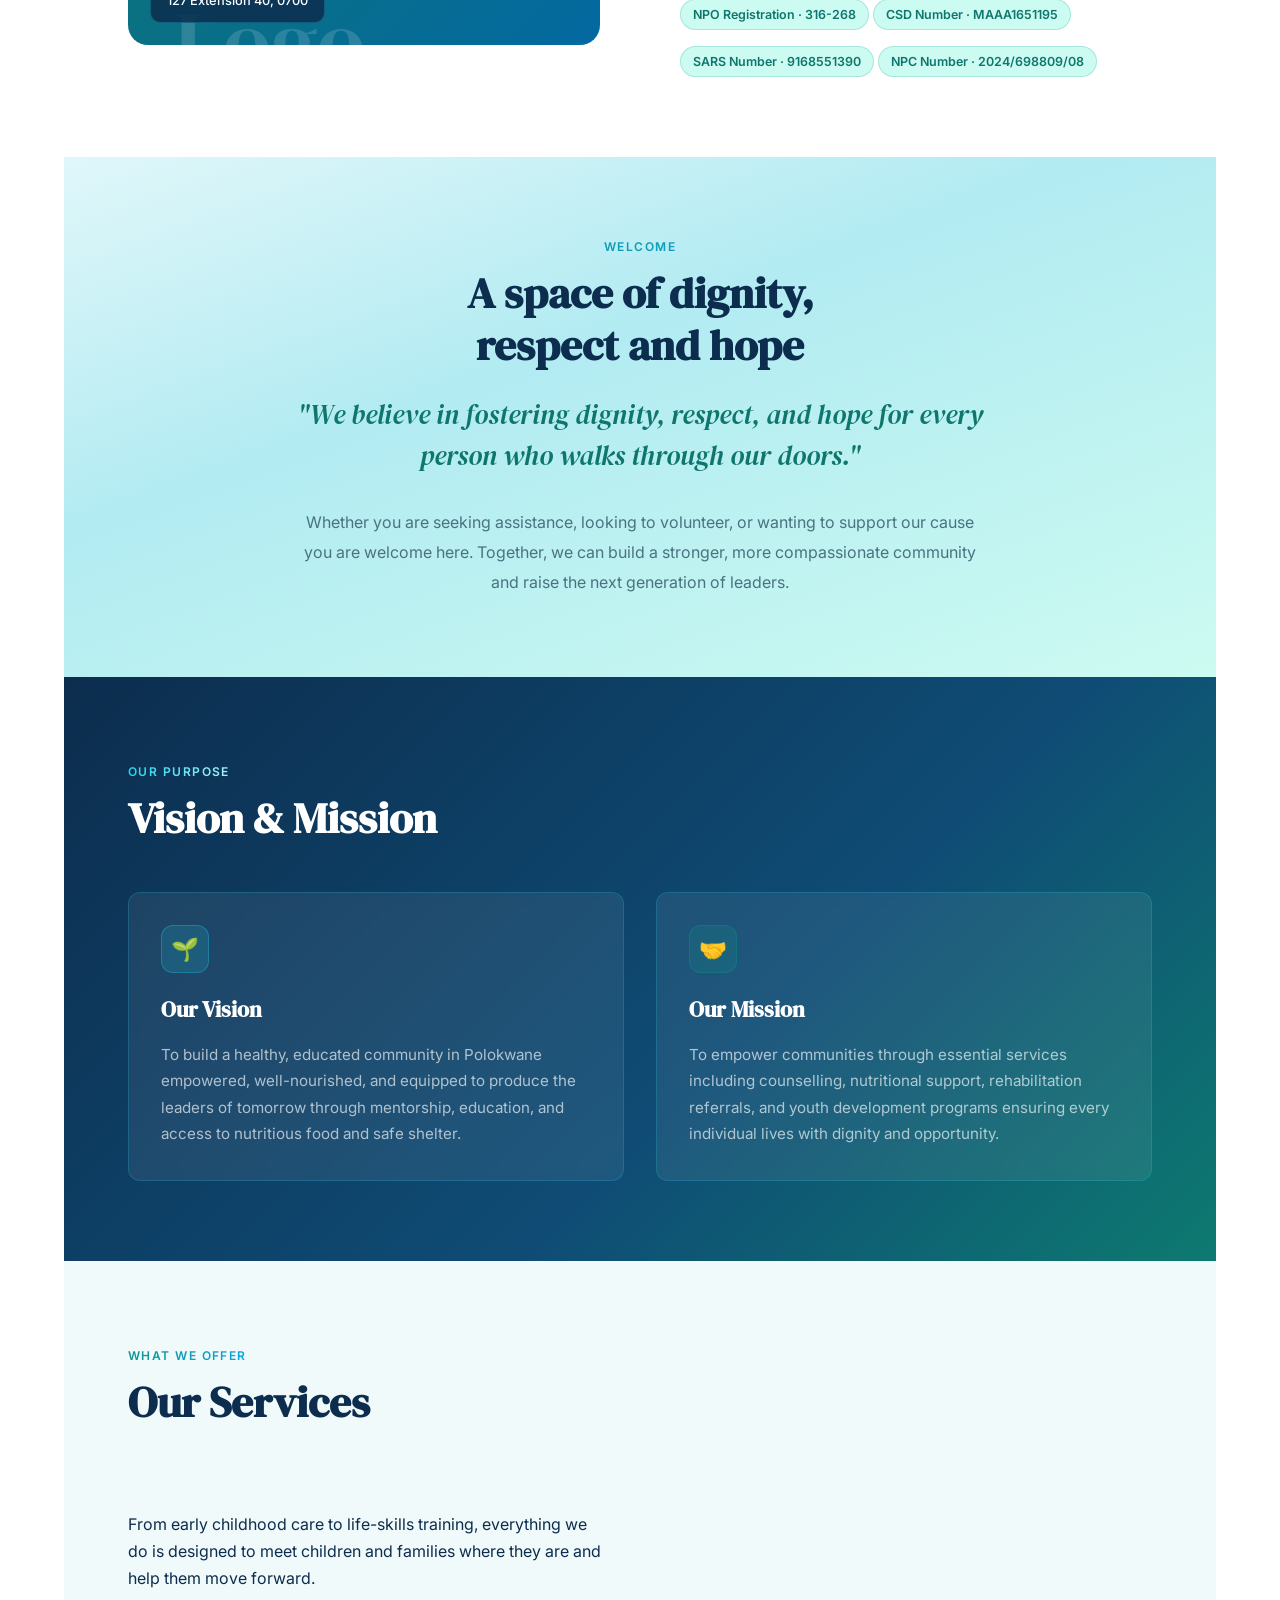
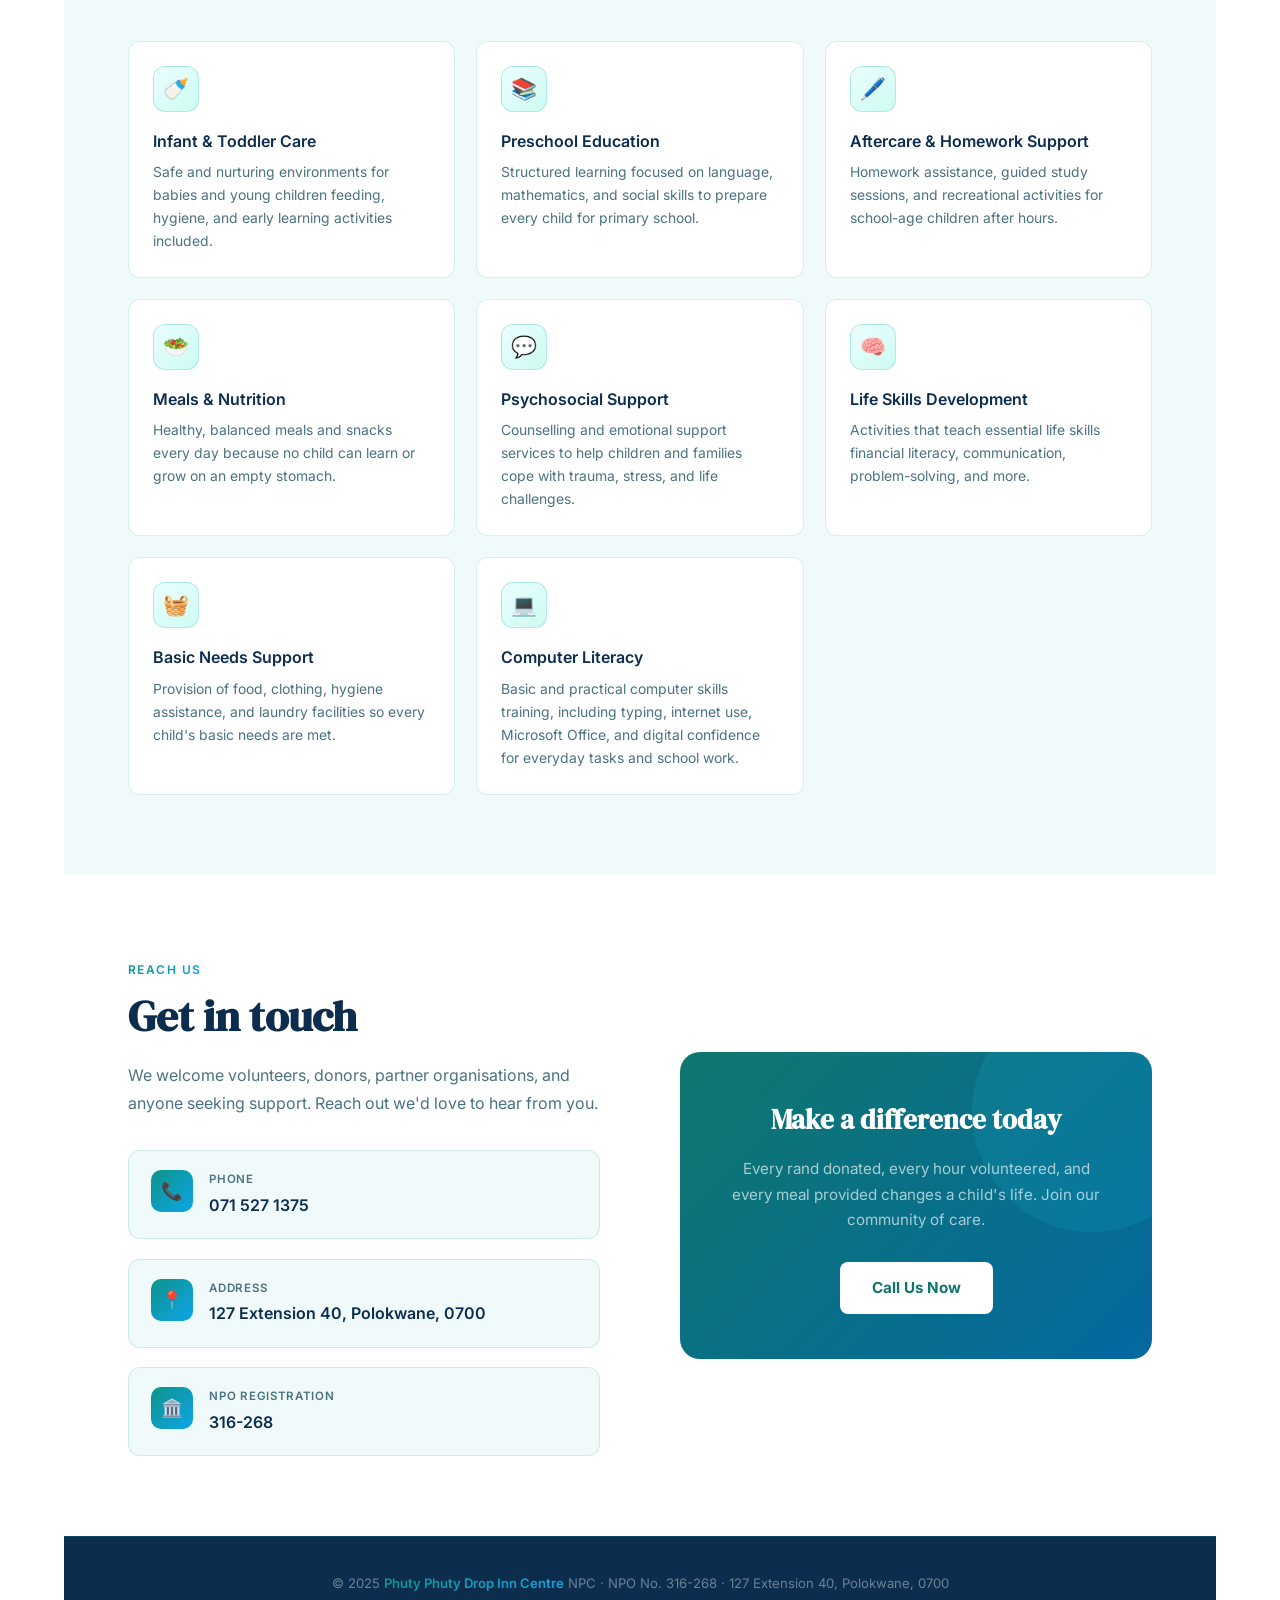
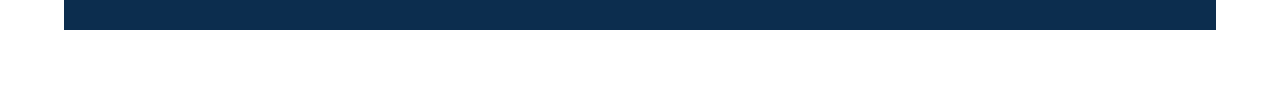
==== commit 5300f043: "added sars , csd numbers" ====
--- a/index.html
+++ b/index.html
@@ -7,6 +7,7 @@
 <link rel="preconnect" href="https://fonts.googleapis.com">
 <link href="https://fonts.googleapis.com/css2?family=DM+Serif+Display&family=Inter:wght@400;500;600&display=swap" rel="stylesheet">
 <link rel="stylesheet" href="styles.css">
+<link rel="icon" type="image/png" href="logo.png">
 </head>
 <body>
 
@@ -61,6 +62,8 @@
       <button class="btn-teal" onclick="window.location.href='gallery.html'">View Full Gallery →</button>
     </div>
     <div class="gallery-cards">
+
+
       <!-- Card 1: real photo -->
       <div class="gallery-card" onclick="showPage('gallery')">
         <img src="media/aa.jpg" alt="Community gathering">
@@ -107,6 +110,9 @@
       <p class="section-body">Phuty Phuty Drop Inn Centre NPC is a registered non-profit organisation based in Extension 40, Polokwane. We care for nearly 200 children aged 5-18, providing nutritious food, clothing, cleaning materials, and educational support.</p>
       <p class="section-body" style="margin-top:1rem;">Our doors are open to every child in need  whether they need homework help, a hot meal, or simply a place where they belong.</p>
       <span class="npo-tag">NPO Registration · 316-268</span>
+      <span class="npo-tag">CSD Number · MAAA1651195</span>
+      <span class="npo-tag">SARS Number · 9168551390</span>
+      <span class="npo-tag">NPC Number · 2024/698809/08</span>
     </div>
   </section>
 
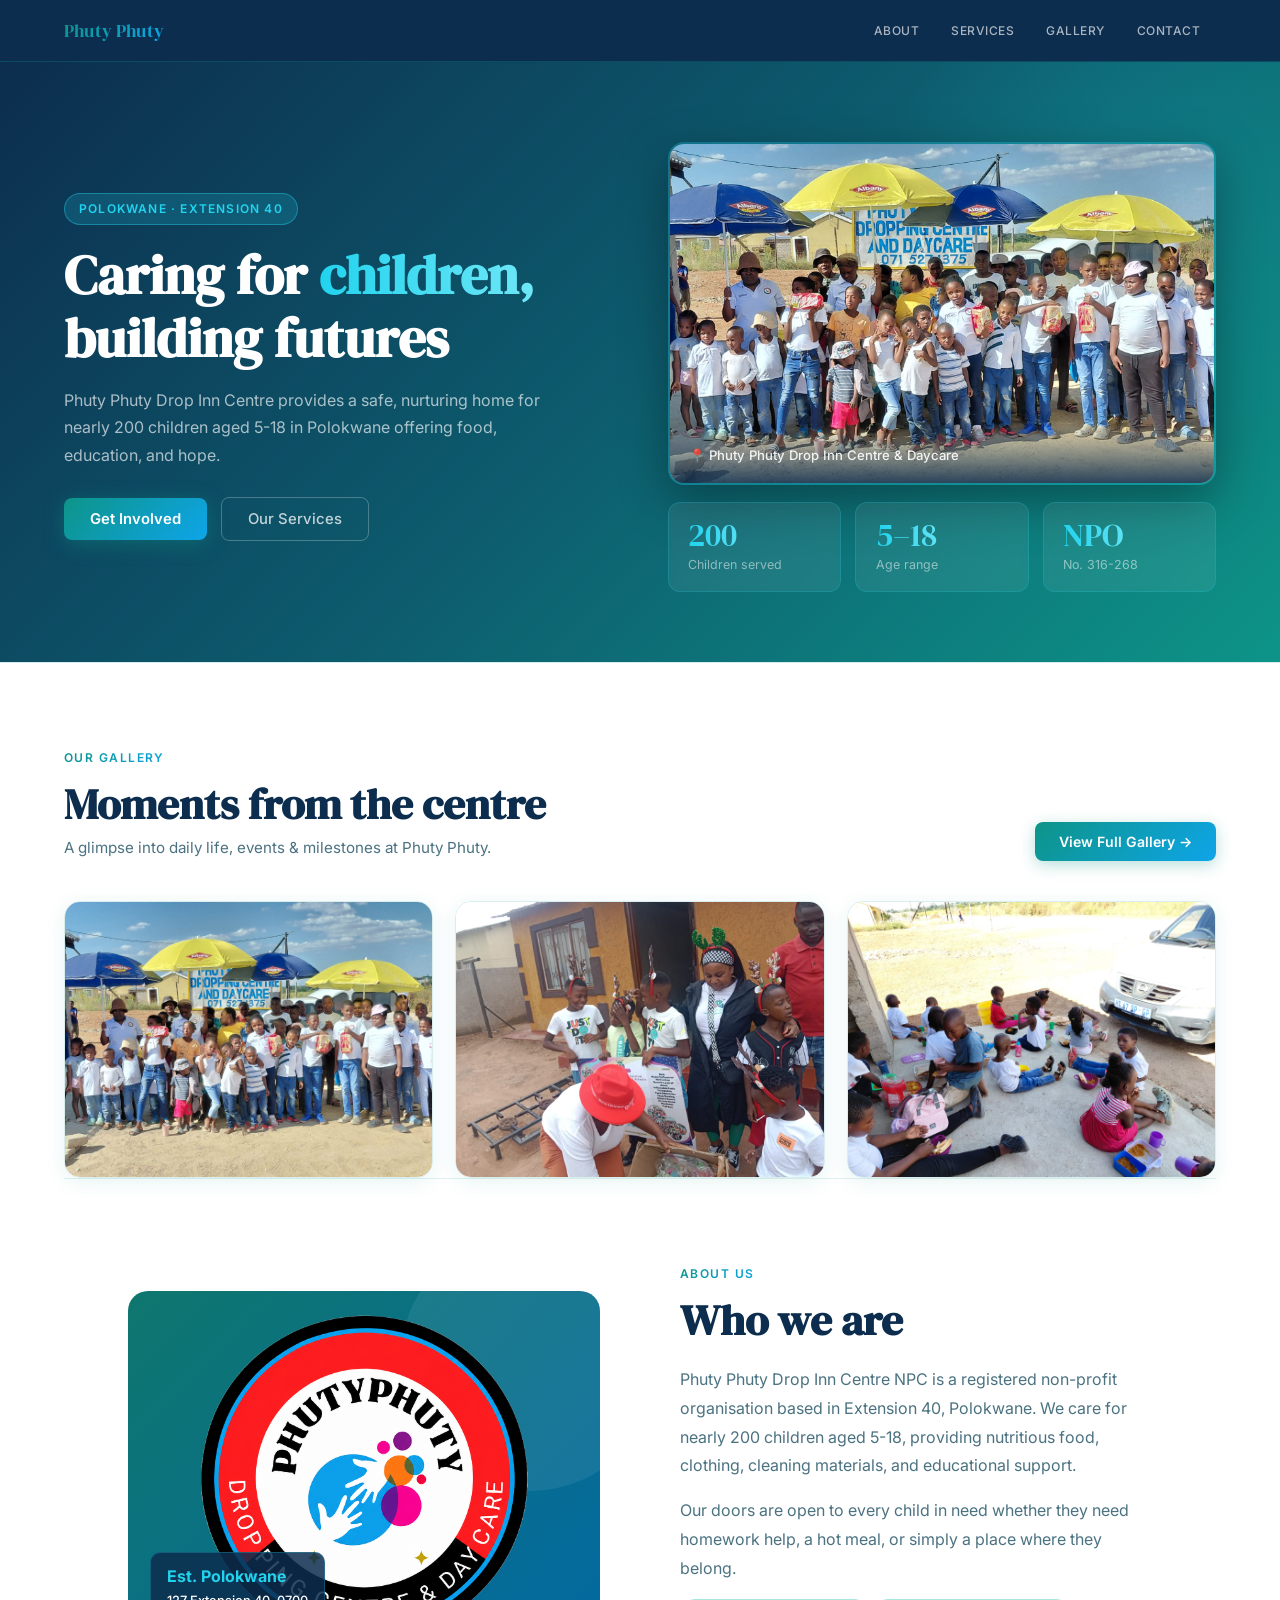
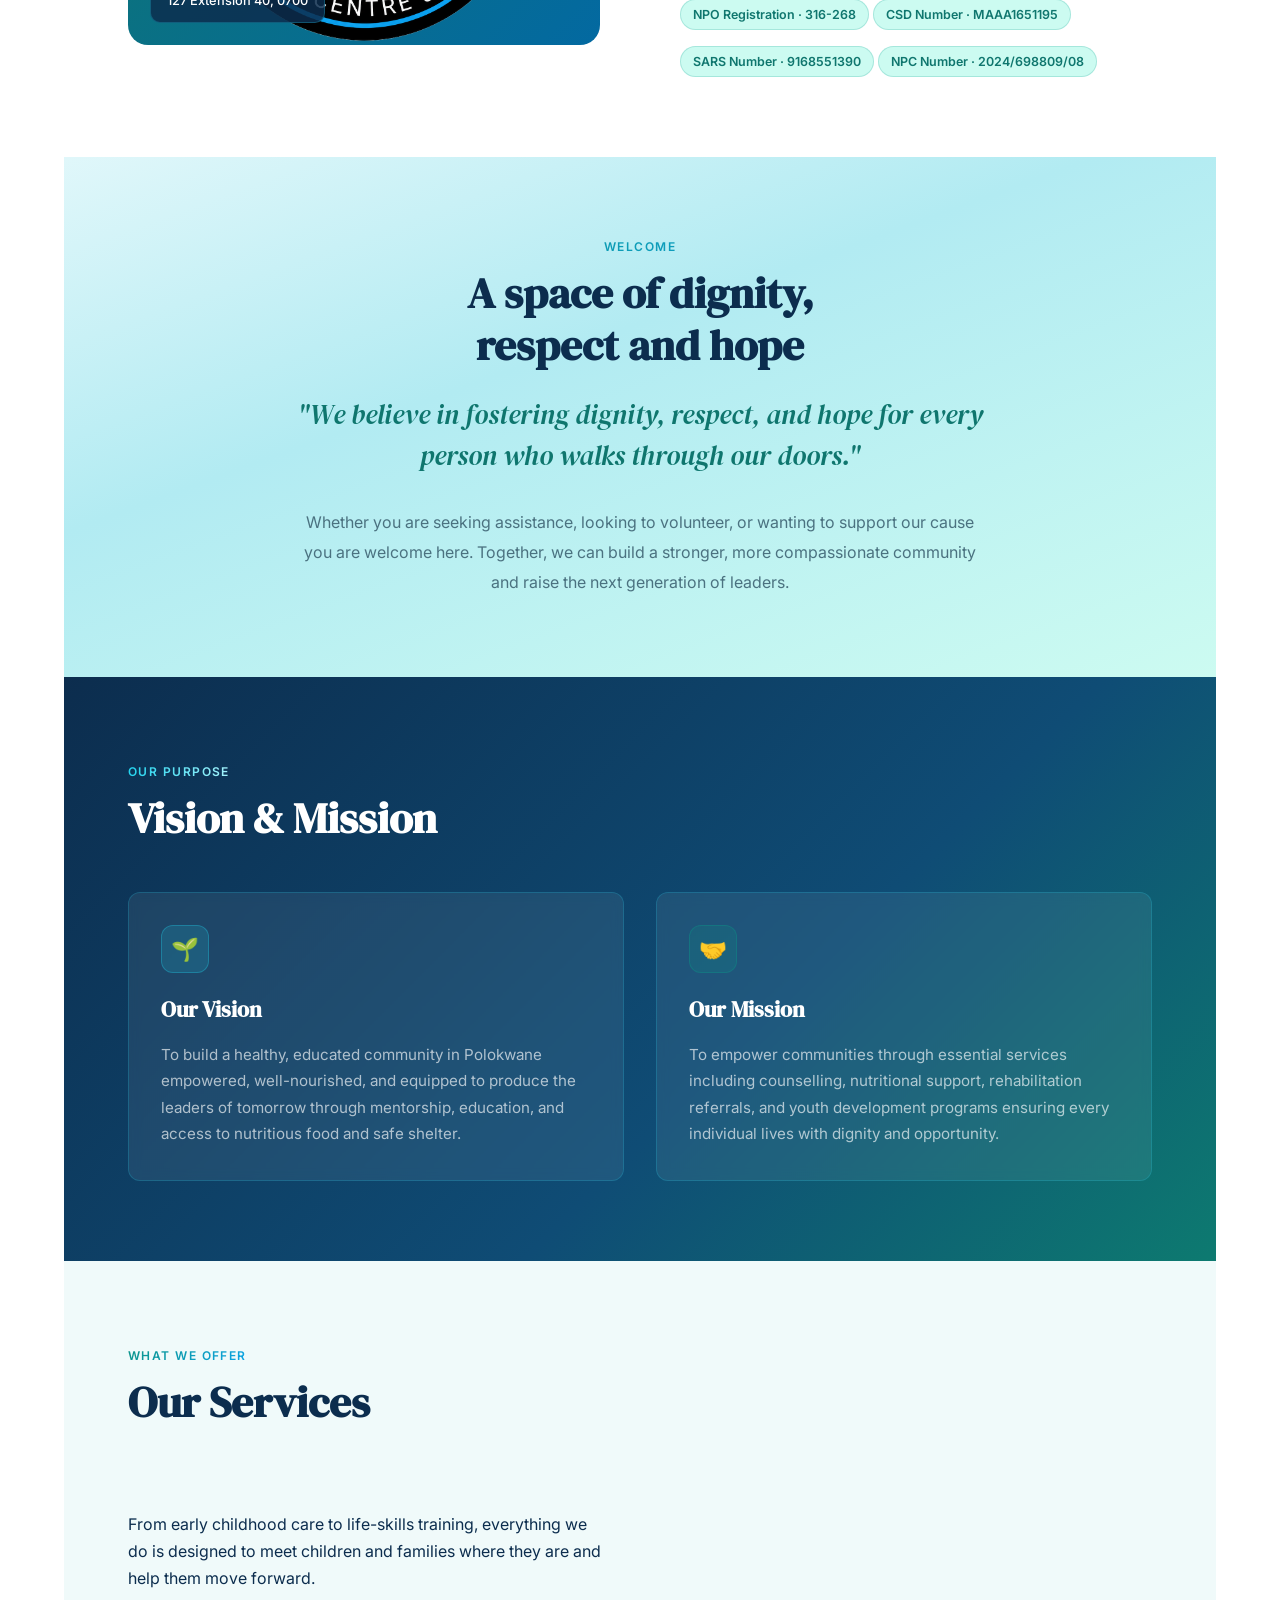
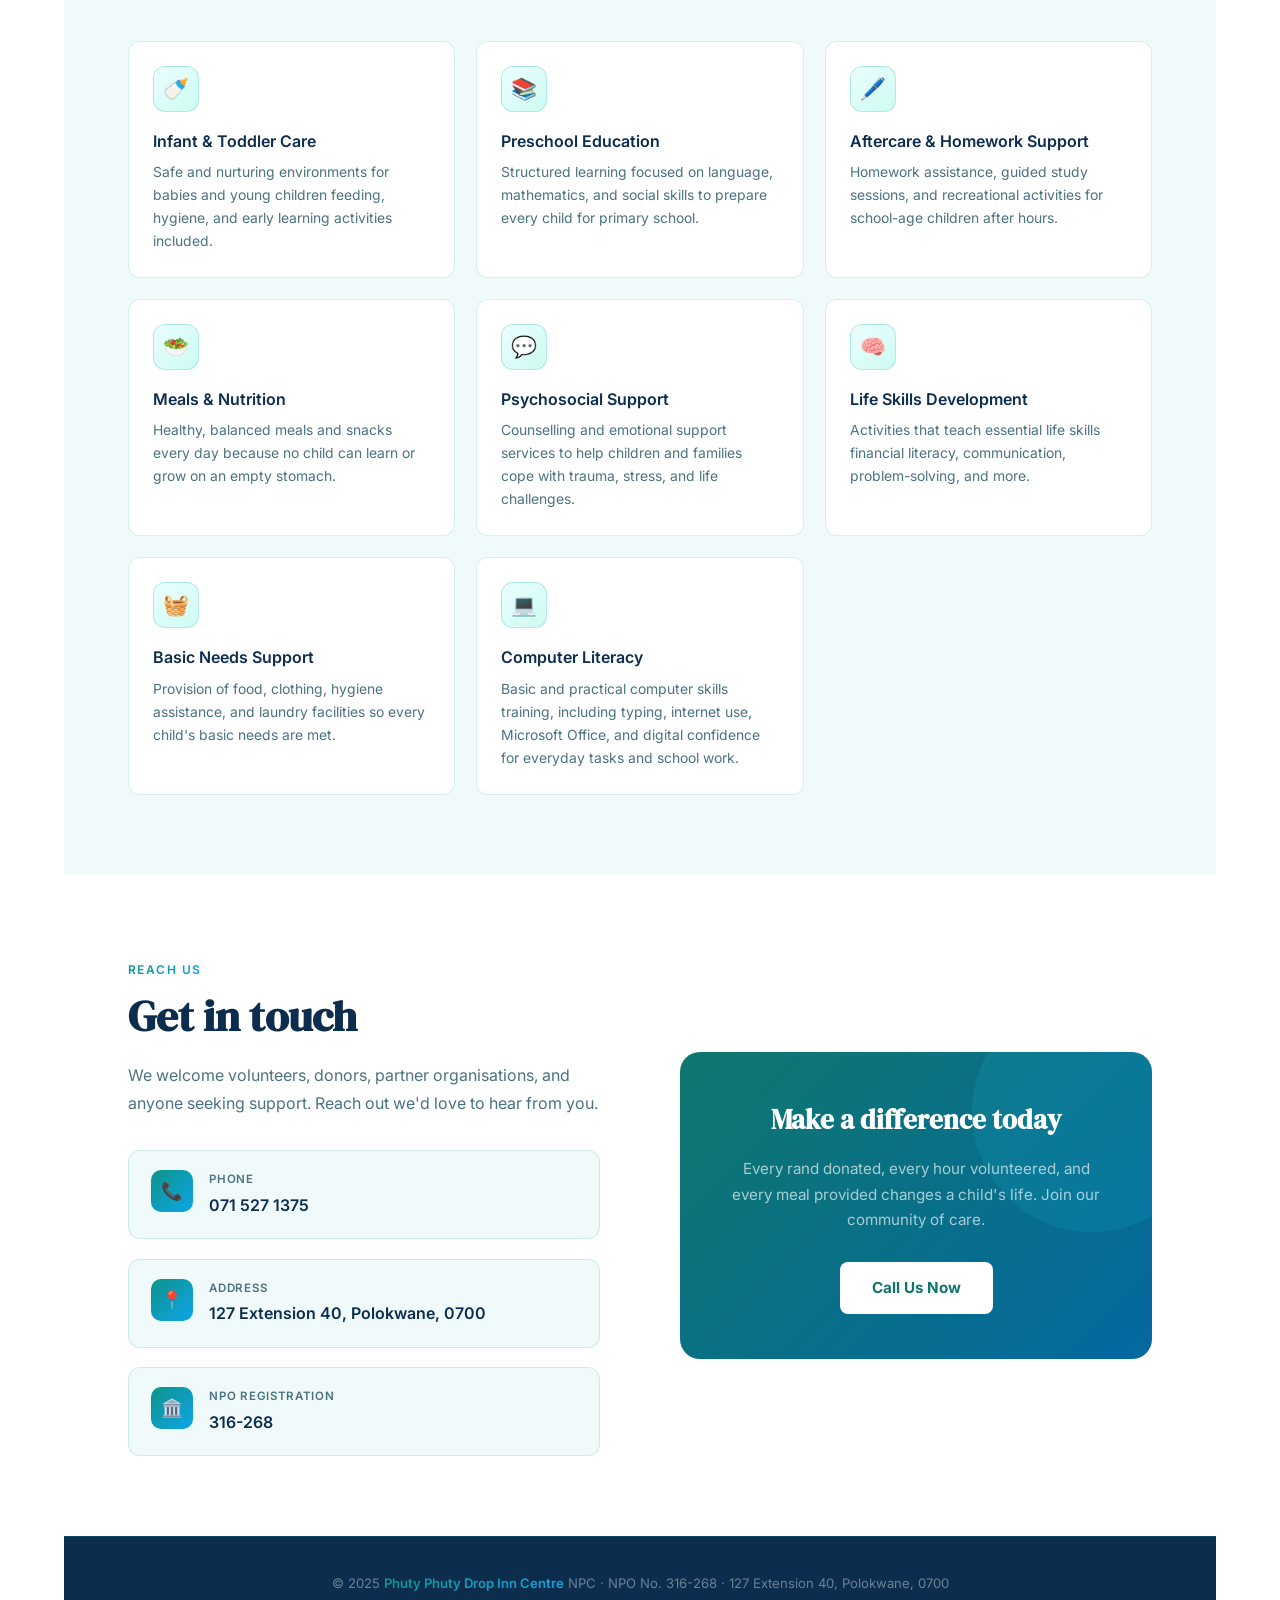
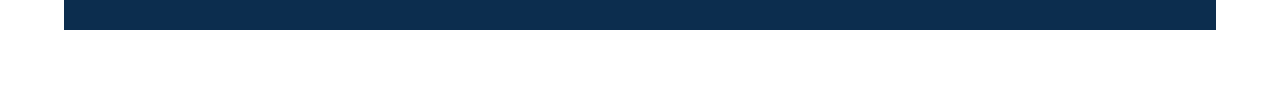
==== commit 56bbdd2b: "made some changes" ====
--- a/index.html
+++ b/index.html
@@ -3,11 +3,53 @@
 <head>
 <meta charset="UTF-8">
 <meta name="viewport" content="width=device-width, initial-scale=1.0">
-<title>Phuty Phuty Drop Inn Centre</title>
 <link rel="preconnect" href="https://fonts.googleapis.com">
 <link href="https://fonts.googleapis.com/css2?family=DM+Serif+Display&family=Inter:wght@400;500;600&display=swap" rel="stylesheet">
 <link rel="stylesheet" href="styles.css">
-<link rel="icon" type="image/png" href="logo.png">
+<link rel="icon" type="image/png" href="media/logo.png">
+<title>Phuty Phuty Drop Inn Centre | NPO & Daycare in Polokwane</title>
+
+<!-- for google SEO -->
+
+
+<meta name="description" content="Phuty Phuty Drop Inn Centre is a registered NPO in Polokwane providing childcare, meals, education support, computer literacy, and community services.">
+<meta name="keywords" content="Phuty Phuty, Drop Inn Centre, Polokwane daycare, NPO Polokwane, childcare, community centre, computer literacy">
+<meta name="robots" content="index, follow">
+<link rel="canonical" href="https://www.phutyphuty.co.za/">
+<meta property="og:title" content="Phuty Phuty Drop Inn Centre">
+<meta property="og:description" content="Caring for children, building futures in Polokwane.">
+<meta property="og:image" content="https://www.phutyphuty.co.za/media/logo.png">
+<meta property="og:url" content="https://www.phutyphuty.co.za">
+<meta property="og:type" content="website">
+
+
+<!-- for contact info -->
+<script type="application/ld+json">
+{
+  "@context": "https://schema.org",
+  "@type": "NGO",
+  "name": "Phuty Phuty Drop Inn Centre",
+  "url": "https://www.phutyphuty.co.za",
+  "logo": "https://www.phutyphuty.co.za/media/logo.png",
+  "telephone": "+27715271375",
+  "address": {
+    "@type": "PostalAddress",
+    "streetAddress": "127 Extension 40",
+    "addressLocality": "Polokwane",
+    "postalCode": "0700",
+    "addressCountry": "ZA"
+  },
+  
+  "sameAs": [
+    "https://www.facebook.com/"
+  ]
+}
+</script>
+
+
+
+
+
 </head>
 <body>
 
@@ -101,7 +143,7 @@
   <!-- ABOUT -->
   <section id="about">
     <div class="about-visual">
-      <div class="about-emblem">  <img src="logo.png" alt="Phuty Phuty Logo">   </div>
+      <div class="about-emblem">  <img src="media/logo.png" alt="Phuty Phuty Logo">   </div>
       <div class="about-badge"><strong>Est. Polokwane</strong>127 Extension 40, 0700</div>
     </div>
     <div>
